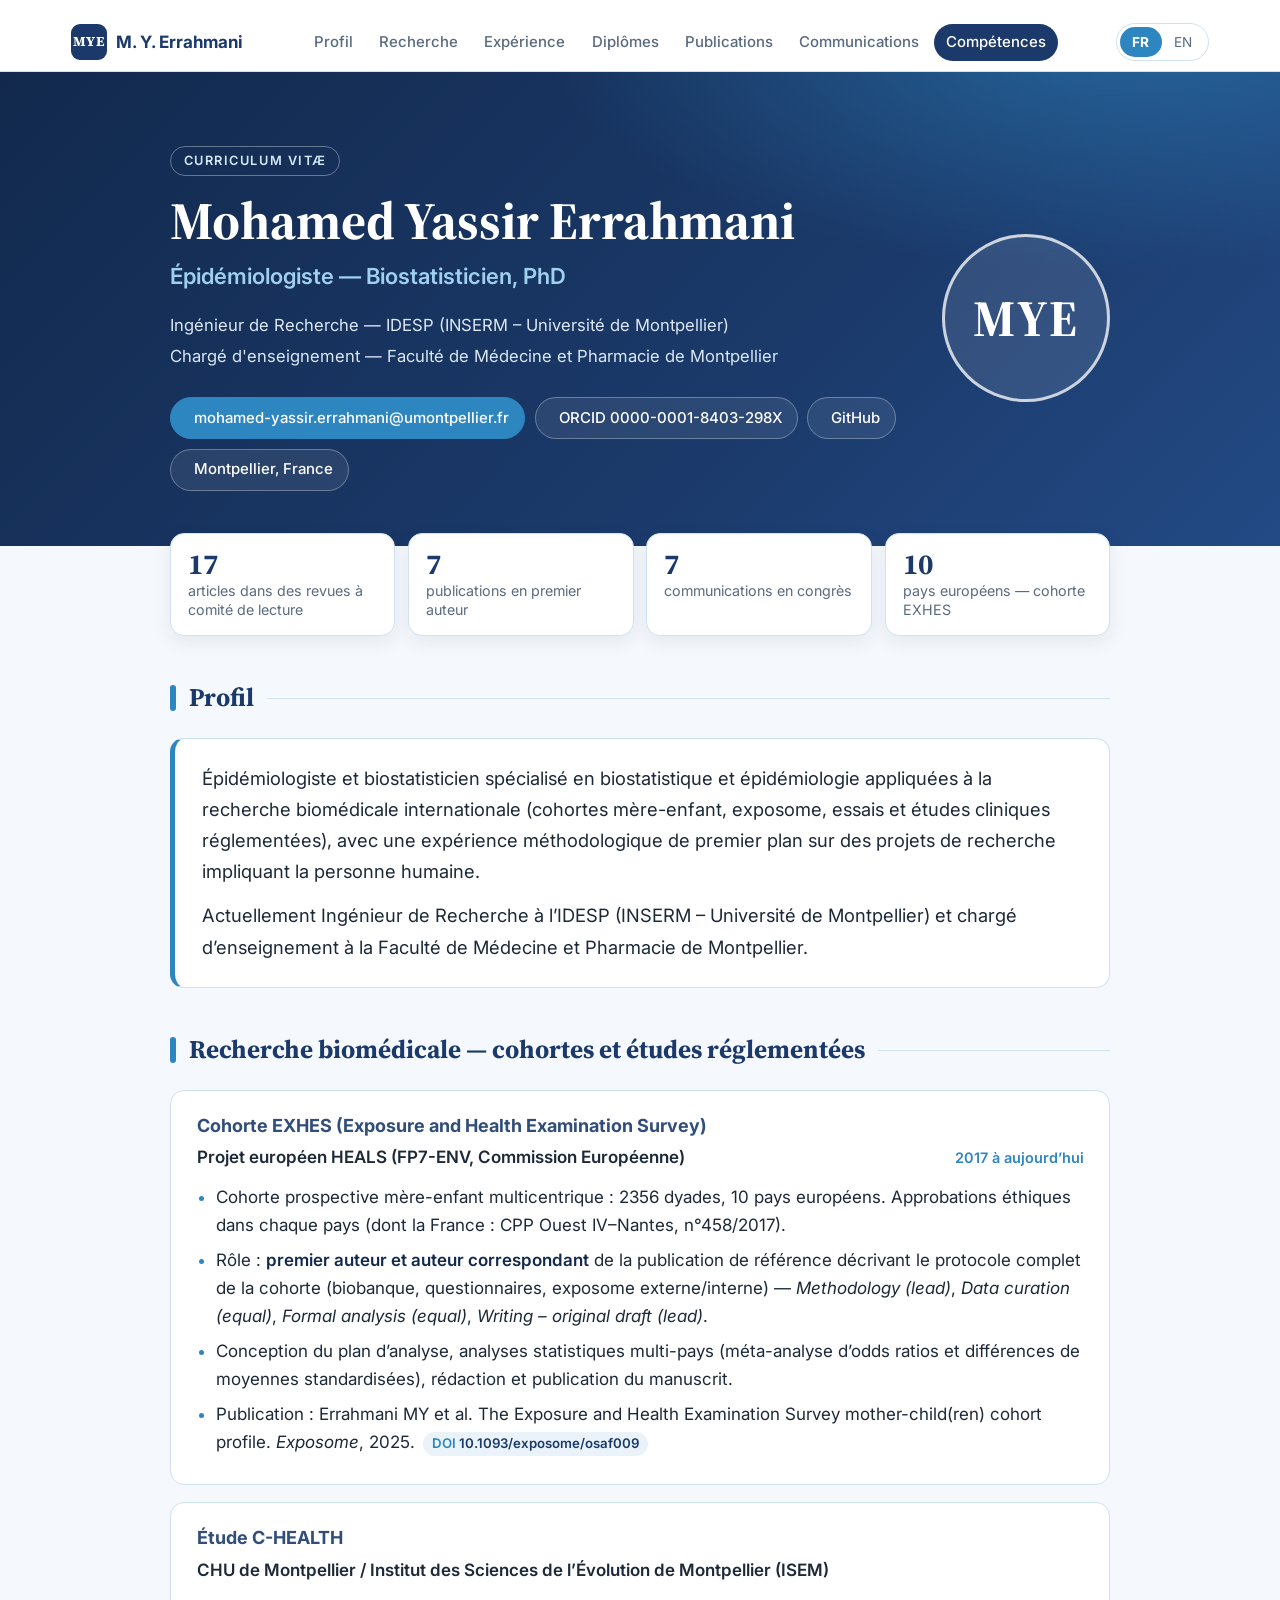
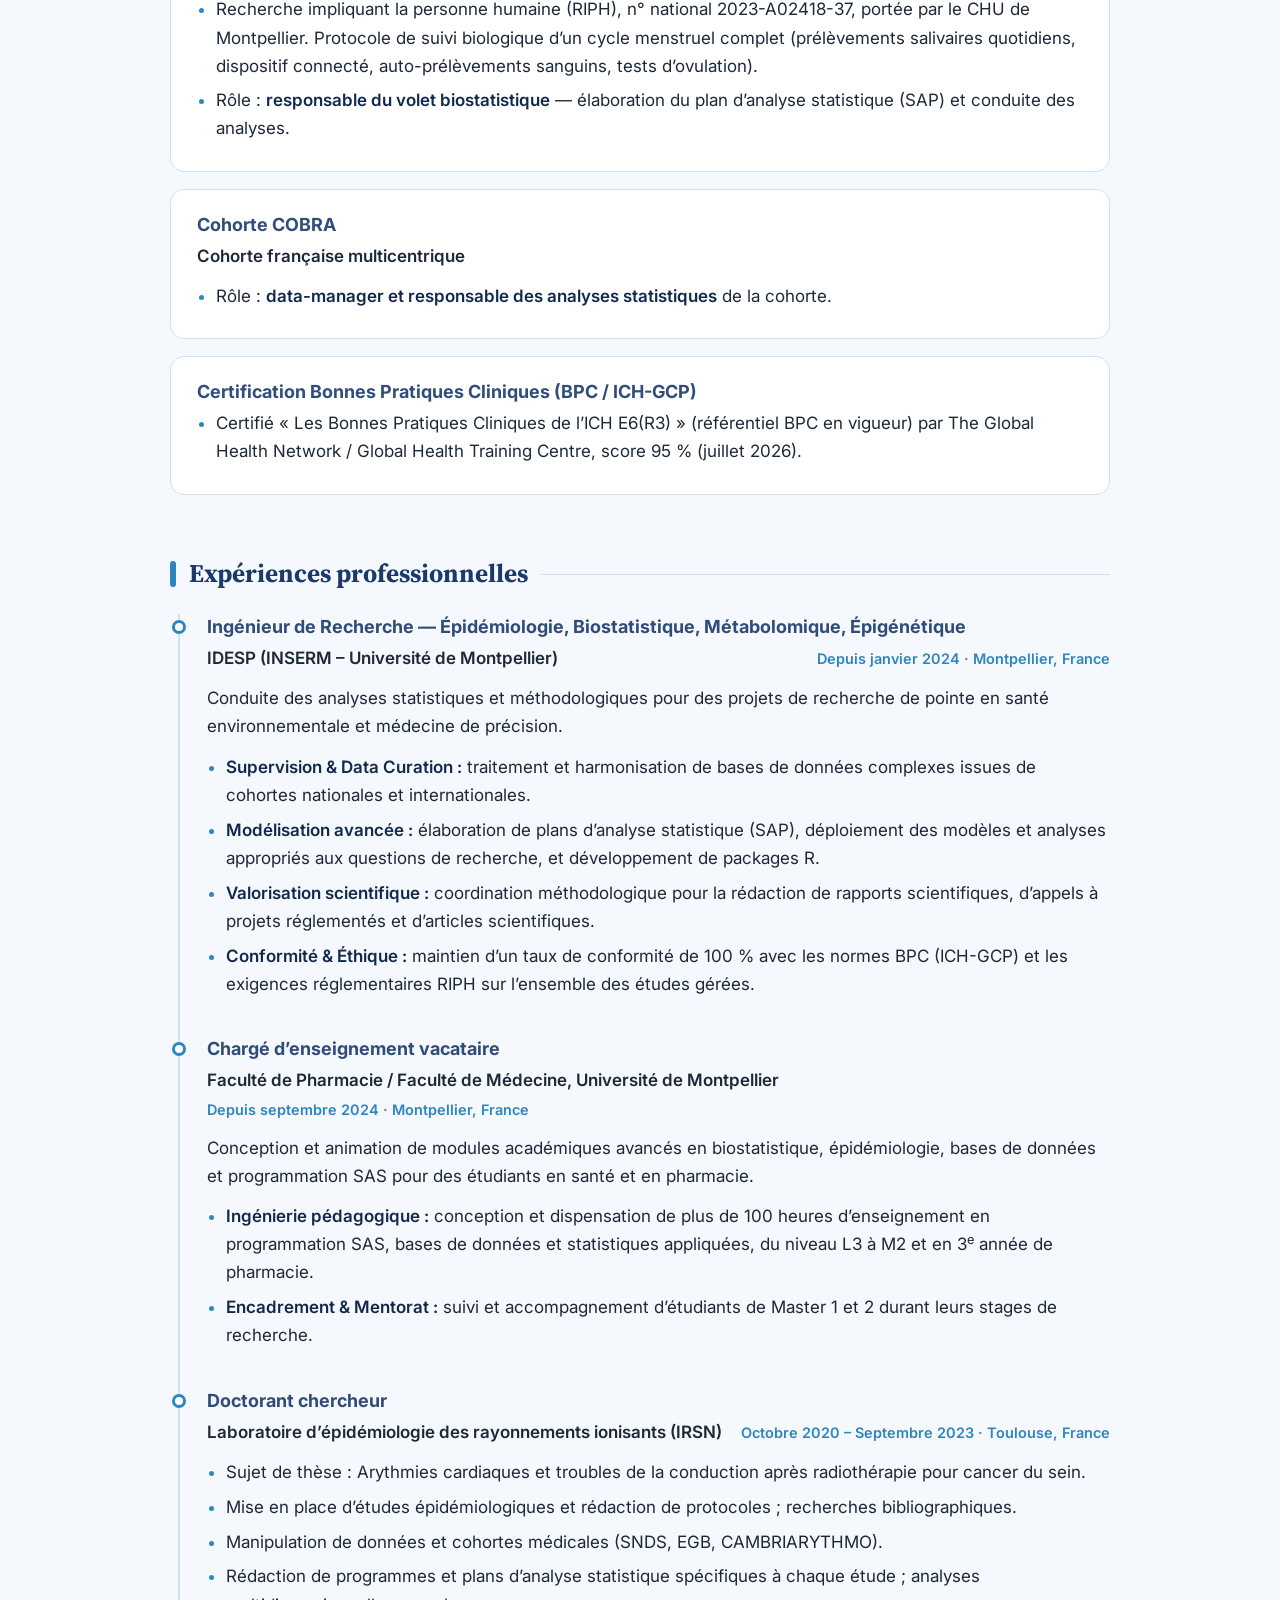
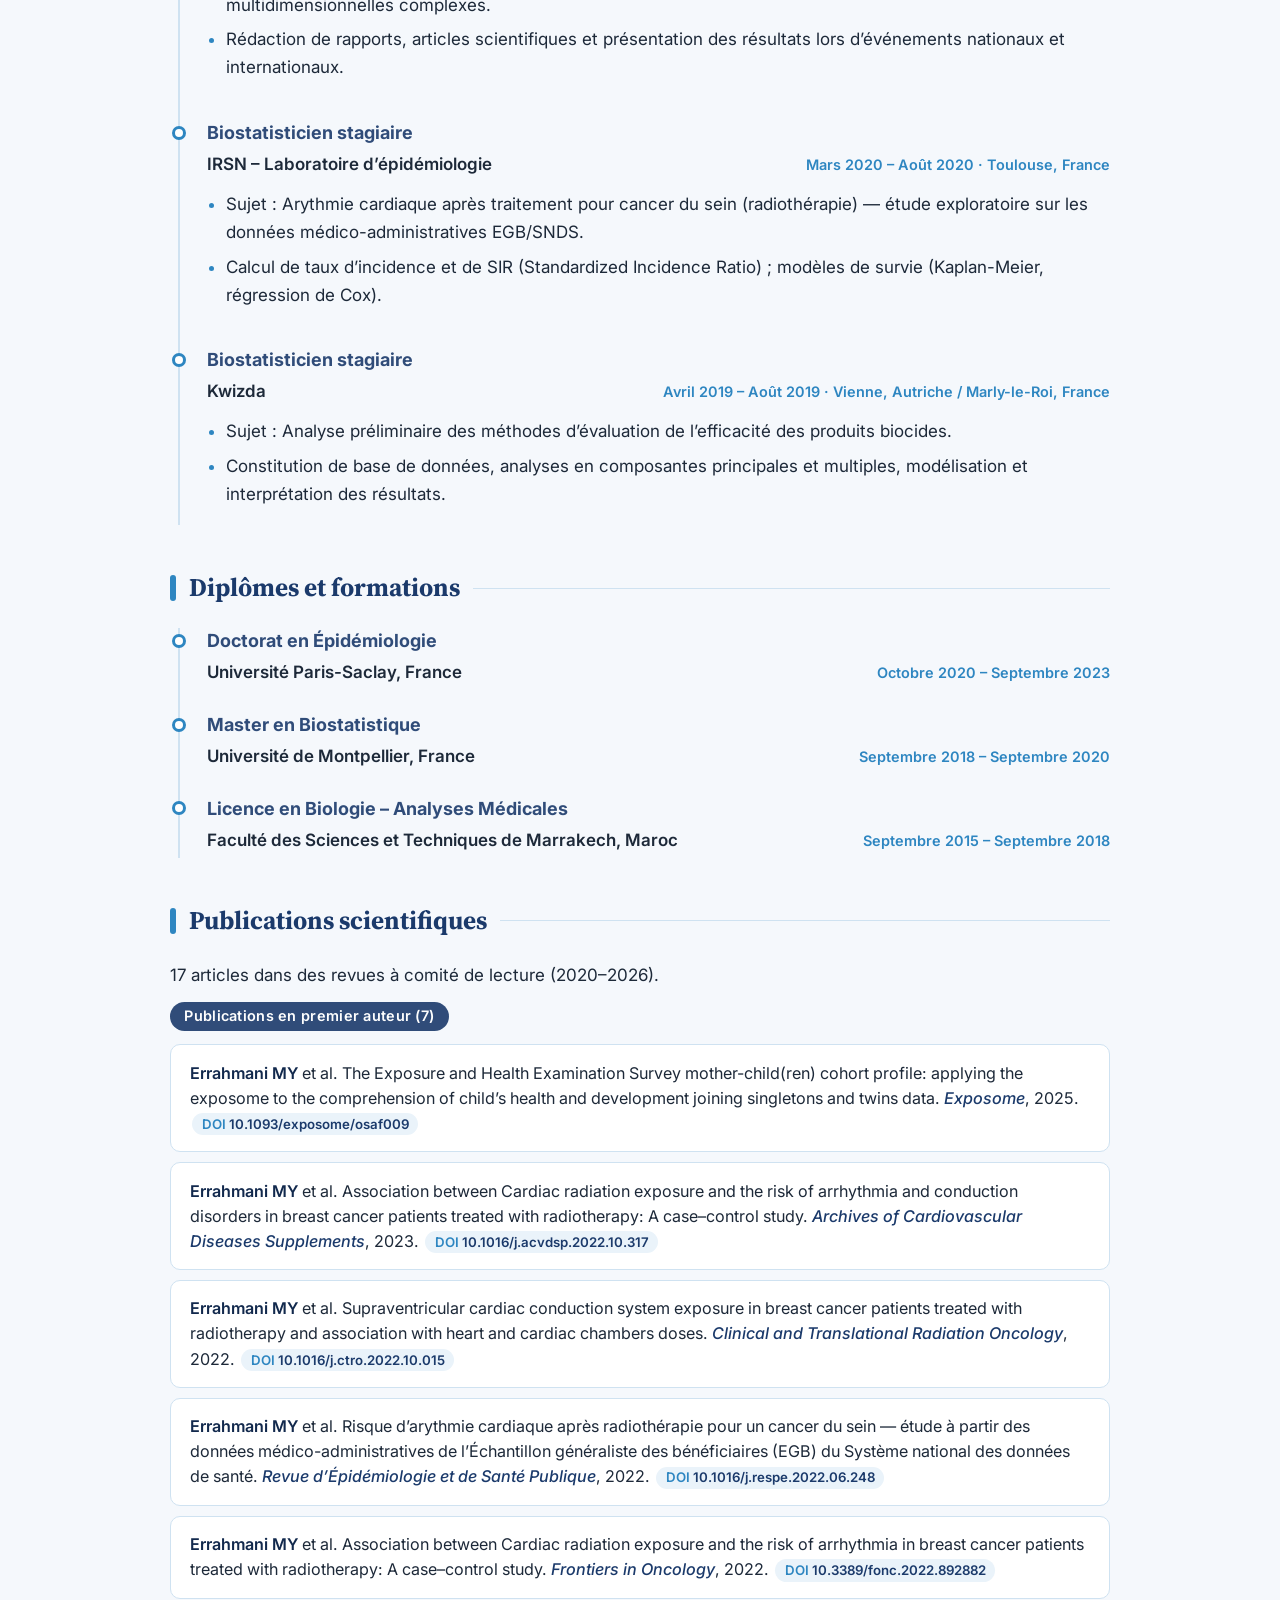
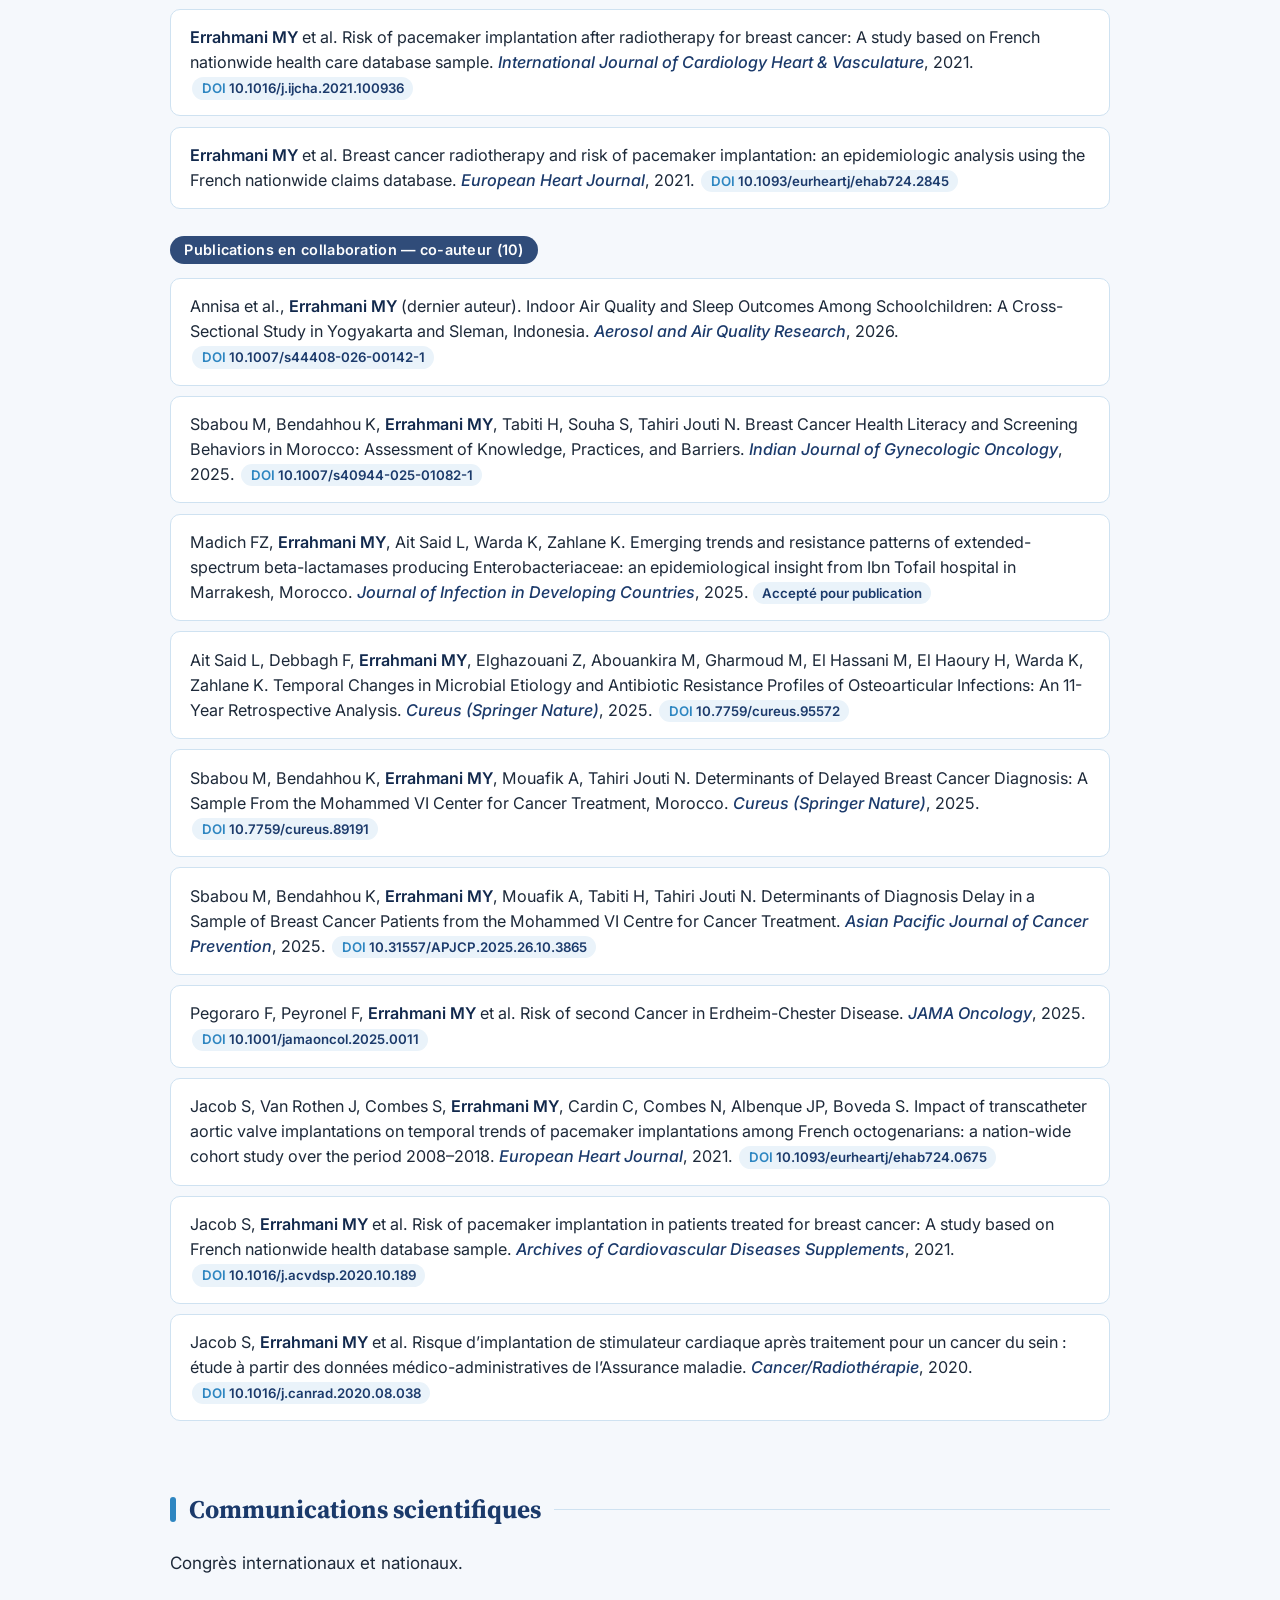
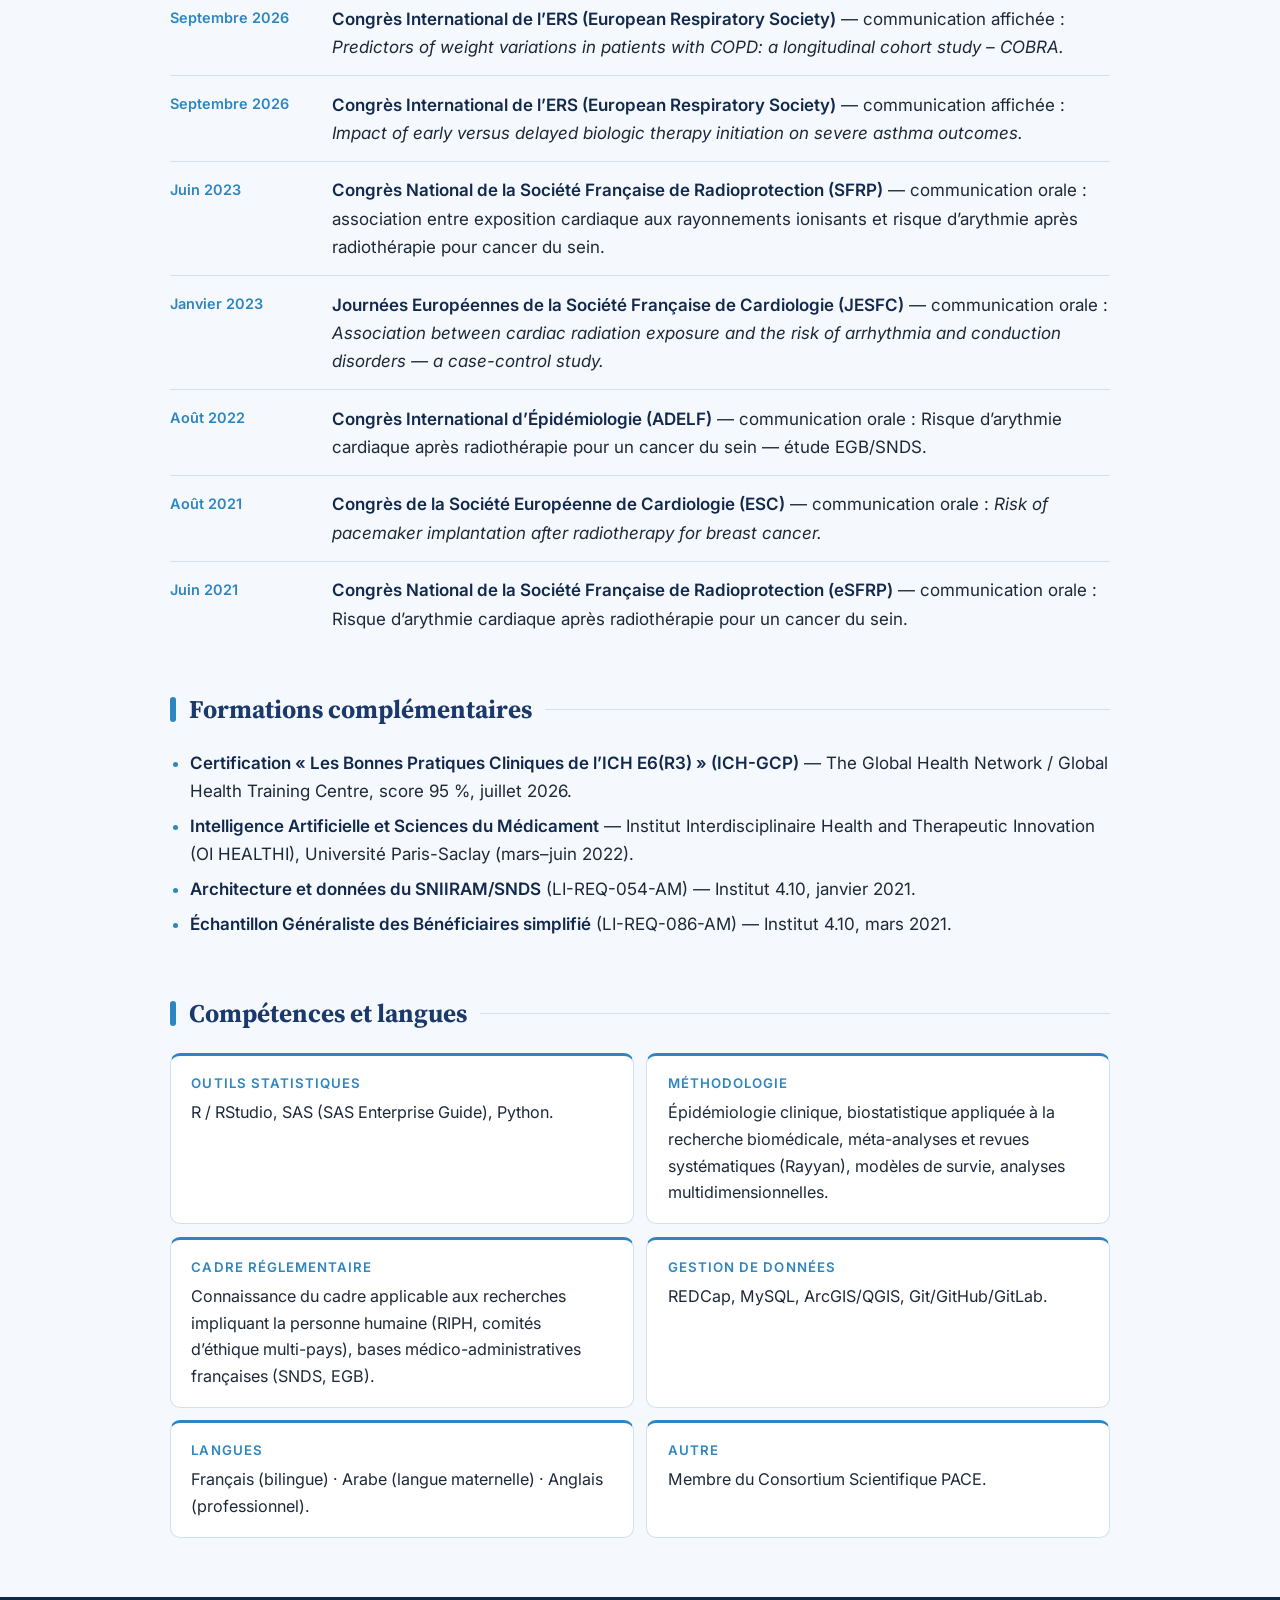
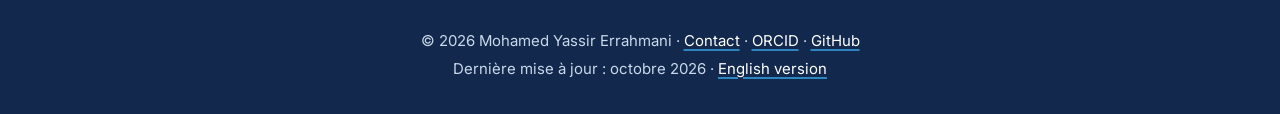
==== docs/index.html @ f0b8f88d "CV en ligne" ====
<!DOCTYPE html>
<html xmlns="http://www.w3.org/1999/xhtml" lang="fr" xml:lang="fr"><head>

<meta charset="utf-8">
<meta name="generator" content="quarto-1.6.42">

<meta name="viewport" content="width=device-width, initial-scale=1.0, user-scalable=yes">

<meta name="description" content="CV académique de Mohamed Yassir Errahmani, épidémiologiste-biostatisticien, ingénieur de recherche à l’IDESP (INSERM – Université de Montpellier).">

<title>CV — Épidémiologiste-Biostatisticien – Mohamed Yassir Errahmani</title>
<style>
code{white-space: pre-wrap;}
span.smallcaps{font-variant: small-caps;}
div.columns{display: flex; gap: min(4vw, 1.5em);}
div.column{flex: auto; overflow-x: auto;}
div.hanging-indent{margin-left: 1.5em; text-indent: -1.5em;}
ul.task-list{list-style: none;}
ul.task-list li input[type="checkbox"] {
  width: 0.8em;
  margin: 0 0.8em 0.2em -1em; /* quarto-specific, see https://github.com/quarto-dev/quarto-cli/issues/4556 */ 
  vertical-align: middle;
}
</style>


<script src="site_libs/quarto-nav/quarto-nav.js"></script>
<link href="./favicon.svg" rel="icon" type="image/svg+xml">
<script src="site_libs/clipboard/clipboard.min.js"></script>
<script src="site_libs/quarto-html/quarto.js"></script>
<script src="site_libs/quarto-html/popper.min.js"></script>
<script src="site_libs/quarto-html/tippy.umd.min.js"></script>
<link href="site_libs/quarto-html/tippy.css" rel="stylesheet">
<link href="site_libs/quarto-html/quarto-syntax-highlighting-2f5df379a58b258e96c21c0638c20c03.css" rel="stylesheet" id="quarto-text-highlighting-styles">
<script src="site_libs/bootstrap/bootstrap.min.js"></script>
<link href="site_libs/bootstrap/bootstrap-icons.css" rel="stylesheet">
<link href="site_libs/bootstrap/bootstrap-29f6f7a43fe28f972836b1bcada22c2f.min.css" rel="stylesheet" append-hash="true" id="quarto-bootstrap" data-mode="light">
<script id="quarto-search-options" type="application/json">{
  "language": {
    "search-no-results-text": "Pas de résultats",
    "search-matching-documents-text": "documents trouvés",
    "search-copy-link-title": "Copier le lien vers la recherche",
    "search-hide-matches-text": "Cacher les correspondances additionnelles",
    "search-more-match-text": "correspondance de plus dans ce document",
    "search-more-matches-text": "correspondances de plus dans ce document",
    "search-clear-button-title": "Effacer",
    "search-text-placeholder": "",
    "search-detached-cancel-button-title": "Annuler",
    "search-submit-button-title": "Envoyer",
    "search-label": "Recherche"
  }
}</script>
<style>html{ scroll-behavior: smooth; }</style>
<link rel="preconnect" href="https://fonts.googleapis.com">
<link rel="preconnect" href="https://fonts.gstatic.com" crossorigin="">
<link href="https://fonts.googleapis.com/css2?family=Inter:wght@400;500;600;700&amp;family=Source+Serif+4:opsz,wght@8..60,600;8..60,700&amp;display=swap" rel="stylesheet">
<meta name="author" content="Mohamed Yassir Errahmani">
<link rel="alternate" hreflang="en" href="https://mohamedyassirerrahmani.github.io/cv/en/">
<link rel="alternate" hreflang="fr" href="https://mohamedyassirerrahmani.github.io/cv/">


<link rel="stylesheet" href="styles.css">
<meta property="og:title" content="CV — Épidémiologiste-Biostatisticien">
<meta property="og:site_name" content="Mohamed Yassir Errahmani">
</head>

<body class="fullcontent">

<div id="quarto-search-results"></div>
<!-- content -->
<div id="quarto-content" class="quarto-container page-layout-custom">
<!-- sidebar -->
<!-- margin-sidebar -->
<!-- main -->




<!-- ======================= Barre de navigation ======================= -->
<header class="cv-nav" id="top">
  <div class="cv-nav-inner">
    <a class="cv-brand" href="#top"><span class="cv-mono">MYE</span><span>M. Y. Errahmani</span></a>
    <nav class="cv-nav-links" aria-label="Sections">
      <a href="#profile">Profil</a>
      <a href="#research">Recherche</a>
      <a href="#experience">Expérience</a>
      <a href="#education">Diplômes</a>
      <a href="#publications">Publications</a>
      <a href="#talks">Communications</a>
      <a href="#skills">Compétences</a>
    </nav>
    <div class="cv-lang" role="group" aria-label="Langue">
      <span class="on" aria-current="true">FR</span>
      <a href="en/" data-lang-switch="" hreflang="en" lang="en" title="English version">EN</a>
    </div>
  </div>
</header>

<!-- ============================ En-tête ============================== -->
<div class="hero">
  <div class="hero-inner">
    <div class="hero-text">
      <span class="eyebrow">Curriculum vitæ</span>
      <h1>Mohamed Yassir Errahmani</h1>
      <p class="hero-role">Épidémiologiste — Biostatisticien, PhD</p>
      <ul class="hero-affil">
        <li>Ingénieur de Recherche — IDESP (INSERM – Université de Montpellier)</li>
        <li>Chargé d'enseignement — Faculté de Médecine et Pharmacie de Montpellier</li>
      </ul>
      <div class="hero-links">
        <a class="primary" href="mailto:mohamed-yassir.errahmani@umontpellier.fr"><i class="bi bi-envelope"></i> mohamed-yassir.errahmani@umontpellier.fr</a>
        <a href="https://orcid.org/0000-0001-8403-298X"><i class="bi bi-person-vcard"></i> ORCID 0000-0001-8403-298X</a>
        <a href="https://github.com/MohamedYassirErrahmani"><i class="bi bi-github"></i> GitHub</a>
        <span><i class="bi bi-geo-alt"></i> Montpellier, France</span>
      </div>
    </div>
    <!-- Pour afficher une photo : déposer photo.jpg à la racine du projet, l'ajouter à
         "resources" dans _quarto.yml, puis remplacer « MYE » par <img src="photo.jpg" alt="Portrait"> -->
    <div class="hero-badge" aria-hidden="true">MYE</div>
  </div>
</div>

<!-- =========================== Chiffres clés ========================= -->
<div class="stats">
  <div><b>17</b>articles dans des revues à comité de lecture</div>
  <div><b>7</b>publications en premier auteur</div>
  <div><b>7</b>communications en congrès</div>
  <div><b>10</b>pays européens — cohorte EXHES</div>
</div>
<section id="profile" class="level2">
<h2 data-anchor-id="profile">Profil</h2>
<div class="lead">
<p>Épidémiologiste et biostatisticien spécialisé en biostatistique et épidémiologie appliquées à la recherche biomédicale internationale (cohortes mère-enfant, exposome, essais et études cliniques réglementées), avec une expérience méthodologique de premier plan sur des projets de recherche impliquant la personne humaine.</p>
<p>Actuellement Ingénieur de Recherche à l’IDESP (INSERM – Université de Montpellier) et chargé d’enseignement à la Faculté de Médecine et Pharmacie de Montpellier.</p>
</div>
</section>
<section id="research" class="level2">
<h2 data-anchor-id="research">Recherche biomédicale — cohortes et études réglementées</h2>
<section id="cohorte-exhes-exposure-and-health-examination-survey" class="level3">
<h3 data-anchor-id="cohorte-exhes-exposure-and-health-examination-survey">Cohorte EXHES (Exposure and Health Examination Survey)</h3>
<div class="meta">
<p><span class="org">Projet européen HEALS (FP7-ENV, Commission Européenne)</span> <span class="when">2017 à aujourd’hui</span></p>
</div>
<ul>
<li>Cohorte prospective mère-enfant multicentrique&nbsp;: 2356 dyades, 10 pays européens. Approbations éthiques dans chaque pays (dont la France&nbsp;: CPP Ouest IV–Nantes, n°458/2017).</li>
<li>Rôle&nbsp;: <strong>premier auteur et auteur correspondant</strong> de la publication de référence décrivant le protocole complet de la cohorte (biobanque, questionnaires, exposome externe/interne) — <em>Methodology (lead)</em>, <em>Data curation (equal)</em>, <em>Formal analysis (equal)</em>, <em>Writing – original draft (lead)</em>.</li>
<li>Conception du plan d’analyse, analyses statistiques multi-pays (méta-analyse d’odds ratios et différences de moyennes standardisées), rédaction et publication du manuscrit.</li>
<li>Publication&nbsp;: Errahmani MY et al.&nbsp;The Exposure and Health Examination Survey mother-child(ren) cohort profile. <em>Exposome</em>, 2025. <a href="https://doi.org/10.1093/exposome/osaf009" class="doi">10.1093/exposome/osaf009</a></li>
</ul>
</section>
<section id="étude-c-health" class="level3">
<h3 data-anchor-id="étude-c-health">Étude C-HEALTH</h3>
<div class="meta">
<p><span class="org">CHU de Montpellier / Institut des Sciences de l’Évolution de Montpellier (ISEM)</span></p>
</div>
<ul>
<li>Recherche impliquant la personne humaine (RIPH), n° national 2023-A02418-37, portée par le CHU de Montpellier. Protocole de suivi biologique d’un cycle menstruel complet (prélèvements salivaires quotidiens, dispositif connecté, auto-prélèvements sanguins, tests d’ovulation).</li>
<li>Rôle&nbsp;: <strong>responsable du volet biostatistique</strong> — élaboration du plan d’analyse statistique (SAP) et conduite des analyses.</li>
</ul>
</section>
<section id="cohorte-cobra" class="level3">
<h3 data-anchor-id="cohorte-cobra">Cohorte COBRA</h3>
<div class="meta">
<p><span class="org">Cohorte française multicentrique</span></p>
</div>
<ul>
<li>Rôle&nbsp;: <strong>data-manager et responsable des analyses statistiques</strong> de la cohorte.</li>
</ul>
</section>
<section id="certification-bonnes-pratiques-cliniques-bpc-ich-gcp" class="level3">
<h3 data-anchor-id="certification-bonnes-pratiques-cliniques-bpc-ich-gcp">Certification Bonnes Pratiques Cliniques (BPC / ICH-GCP)</h3>
<ul>
<li>Certifié «&nbsp;Les Bonnes Pratiques Cliniques de l’ICH E6(R3)&nbsp;» (référentiel BPC en vigueur) par The Global Health Network / Global Health Training Centre, score 95&nbsp;% (juillet 2026).</li>
</ul>
</section>
</section>
<section id="experience" class="level2">
<h2 data-anchor-id="experience">Expériences professionnelles</h2>
<section id="ingénieur-de-recherche-épidémiologie-biostatistique-métabolomique-épigénétique" class="level3">
<h3 data-anchor-id="ingénieur-de-recherche-épidémiologie-biostatistique-métabolomique-épigénétique">Ingénieur de Recherche — Épidémiologie, Biostatistique, Métabolomique, Épigénétique</h3>
<div class="meta">
<p><span class="org">IDESP (INSERM – Université de Montpellier)</span> <span class="when">Depuis janvier 2024 · Montpellier, France</span></p>
</div>
<p>Conduite des analyses statistiques et méthodologiques pour des projets de recherche de pointe en santé environnementale et médecine de précision.</p>
<ul>
<li><strong>Supervision &amp; Data Curation :</strong> traitement et harmonisation de bases de données complexes issues de cohortes nationales et internationales.</li>
<li><strong>Modélisation avancée :</strong> élaboration de plans d’analyse statistique (SAP), déploiement des modèles et analyses appropriés aux questions de recherche, et développement de packages R.</li>
<li><strong>Valorisation scientifique :</strong> coordination méthodologique pour la rédaction de rapports scientifiques, d’appels à projets réglementés et d’articles scientifiques.</li>
<li><strong>Conformité &amp; Éthique :</strong> maintien d’un taux de conformité de 100&nbsp;% avec les normes BPC (ICH-GCP) et les exigences réglementaires RIPH sur l’ensemble des études gérées.</li>
</ul>
</section>
<section id="chargé-denseignement-vacataire" class="level3">
<h3 data-anchor-id="chargé-denseignement-vacataire">Chargé d’enseignement vacataire</h3>
<div class="meta">
<p><span class="org">Faculté de Pharmacie / Faculté de Médecine, Université de Montpellier</span> <span class="when">Depuis septembre 2024 · Montpellier, France</span></p>
</div>
<p>Conception et animation de modules académiques avancés en biostatistique, épidémiologie, bases de données et programmation SAS pour des étudiants en santé et en pharmacie.</p>
<ul>
<li><strong>Ingénierie pédagogique :</strong> conception et dispensation de plus de 100 heures d’enseignement en programmation SAS, bases de données et statistiques appliquées, du niveau L3 à M2 et en 3<sup>e</sup> année de pharmacie.</li>
<li><strong>Encadrement &amp; Mentorat :</strong> suivi et accompagnement d’étudiants de Master 1 et 2 durant leurs stages de recherche.</li>
</ul>
</section>
<section id="doctorant-chercheur" class="level3">
<h3 data-anchor-id="doctorant-chercheur">Doctorant chercheur</h3>
<div class="meta">
<p><span class="org">Laboratoire d’épidémiologie des rayonnements ionisants (IRSN)</span> <span class="when">Octobre 2020 – Septembre 2023 · Toulouse, France</span></p>
</div>
<ul>
<li>Sujet de thèse&nbsp;: Arythmies cardiaques et troubles de la conduction après radiothérapie pour cancer du sein.</li>
<li>Mise en place d’études épidémiologiques et rédaction de protocoles&nbsp;; recherches bibliographiques.</li>
<li>Manipulation de données et cohortes médicales (SNDS, EGB, CAMBRIARYTHMO).</li>
<li>Rédaction de programmes et plans d’analyse statistique spécifiques à chaque étude&nbsp;; analyses multidimensionnelles complexes.</li>
<li>Rédaction de rapports, articles scientifiques et présentation des résultats lors d’événements nationaux et internationaux.</li>
</ul>
</section>
<section id="biostatisticien-stagiaire" class="level3">
<h3 data-anchor-id="biostatisticien-stagiaire">Biostatisticien stagiaire</h3>
<div class="meta">
<p><span class="org">IRSN – Laboratoire d’épidémiologie</span> <span class="when">Mars 2020 – Août 2020 · Toulouse, France</span></p>
</div>
<ul>
<li>Sujet&nbsp;: Arythmie cardiaque après traitement pour cancer du sein (radiothérapie) — étude exploratoire sur les données médico-administratives EGB/SNDS.</li>
<li>Calcul de taux d’incidence et de SIR (Standardized Incidence Ratio)&nbsp;; modèles de survie (Kaplan-Meier, régression de Cox).</li>
</ul>
</section>
<section id="biostatisticien-stagiaire-1" class="level3">
<h3 data-anchor-id="biostatisticien-stagiaire-1">Biostatisticien stagiaire</h3>
<div class="meta">
<p><span class="org">Kwizda</span> <span class="when">Avril 2019 – Août 2019 · Vienne, Autriche / Marly-le-Roi, France</span></p>
</div>
<ul>
<li>Sujet&nbsp;: Analyse préliminaire des méthodes d’évaluation de l’efficacité des produits biocides.</li>
<li>Constitution de base de données, analyses en composantes principales et multiples, modélisation et interprétation des résultats.</li>
</ul>
</section>
</section>
<section id="education" class="level2">
<h2 data-anchor-id="education">Diplômes et formations</h2>
<section id="doctorat-en-épidémiologie" class="level3">
<h3 data-anchor-id="doctorat-en-épidémiologie">Doctorat en Épidémiologie</h3>
<div class="meta">
<p><span class="org">Université Paris-Saclay, France</span> <span class="when">Octobre 2020 – Septembre 2023</span></p>
</div>
</section>
<section id="master-en-biostatistique" class="level3">
<h3 data-anchor-id="master-en-biostatistique">Master en Biostatistique</h3>
<div class="meta">
<p><span class="org">Université de Montpellier, France</span> <span class="when">Septembre 2018 – Septembre 2020</span></p>
</div>
</section>
<section id="licence-en-biologie-analyses-médicales" class="level3">
<h3 data-anchor-id="licence-en-biologie-analyses-médicales">Licence en Biologie – Analyses Médicales</h3>
<div class="meta">
<p><span class="org">Faculté des Sciences et Techniques de Marrakech, Maroc</span> <span class="when">Septembre 2015 – Septembre 2018</span></p>
</div>
</section>
</section>
<section id="publications" class="level2">
<h2 data-anchor-id="publications">Publications scientifiques</h2>
<p>17 articles dans des revues à comité de lecture (2020–2026).</p>
<section id="publications-en-premier-auteur-7" class="level3">
<h3 data-anchor-id="publications-en-premier-auteur-7">Publications en premier auteur (7)</h3>
<div class="pubs">
<ul>
<li><strong>Errahmani MY</strong> et al.&nbsp;The Exposure and Health Examination Survey mother-child(ren) cohort profile: applying the exposome to the comprehension of child’s health and development joining singletons and twins data. <em>Exposome</em>, 2025. <a href="https://doi.org/10.1093/exposome/osaf009" class="doi">10.1093/exposome/osaf009</a></li>
<li><strong>Errahmani MY</strong> et al.&nbsp;Association between Cardiac radiation exposure and the risk of arrhythmia and conduction disorders in breast cancer patients treated with radiotherapy: A case–control study. <em>Archives of Cardiovascular Diseases Supplements</em>, 2023. <a href="https://doi.org/10.1016/j.acvdsp.2022.10.317" class="doi">10.1016/j.acvdsp.2022.10.317</a></li>
<li><strong>Errahmani MY</strong> et al.&nbsp;Supraventricular cardiac conduction system exposure in breast cancer patients treated with radiotherapy and association with heart and cardiac chambers doses. <em>Clinical and Translational Radiation Oncology</em>, 2022. <a href="https://doi.org/10.1016/j.ctro.2022.10.015" class="doi">10.1016/j.ctro.2022.10.015</a></li>
<li><strong>Errahmani MY</strong> et al.&nbsp;Risque d’arythmie cardiaque après radiothérapie pour un cancer du sein — étude à partir des données médico-administratives de l’Échantillon généraliste des bénéficiaires (EGB) du Système national des données de santé. <em>Revue d’Épidémiologie et de Santé Publique</em>, 2022. <a href="https://doi.org/10.1016/j.respe.2022.06.248" class="doi">10.1016/j.respe.2022.06.248</a></li>
<li><strong>Errahmani MY</strong> et al.&nbsp;Association between Cardiac radiation exposure and the risk of arrhythmia in breast cancer patients treated with radiotherapy: A case–control study. <em>Frontiers in Oncology</em>, 2022. <a href="https://doi.org/10.3389/fonc.2022.892882" class="doi">10.3389/fonc.2022.892882</a></li>
<li><strong>Errahmani MY</strong> et al.&nbsp;Risk of pacemaker implantation after radiotherapy for breast cancer: A study based on French nationwide health care database sample. <em>International Journal of Cardiology Heart &amp; Vasculature</em>, 2021. <a href="https://doi.org/10.1016/j.ijcha.2021.100936" class="doi">10.1016/j.ijcha.2021.100936</a></li>
<li><strong>Errahmani MY</strong> et al.&nbsp;Breast cancer radiotherapy and risk of pacemaker implantation: an epidemiologic analysis using the French nationwide claims database. <em>European Heart Journal</em>, 2021. <a href="https://doi.org/10.1093/eurheartj/ehab724.2845" class="doi">10.1093/eurheartj/ehab724.2845</a></li>
</ul>
</div>
</section>
<section id="publications-en-collaboration-co-auteur-10" class="level3">
<h3 data-anchor-id="publications-en-collaboration-co-auteur-10">Publications en collaboration — co-auteur (10)</h3>
<div class="pubs">
<ul>
<li>Annisa et al., <strong>Errahmani MY</strong> (dernier auteur). Indoor Air Quality and Sleep Outcomes Among Schoolchildren: A Cross-Sectional Study in Yogyakarta and Sleman, Indonesia. <em>Aerosol and Air Quality Research</em>, 2026. <a href="https://doi.org/10.1007/s44408-026-00142-1" class="doi">10.1007/s44408-026-00142-1</a></li>
<li>Sbabou M, Bendahhou K, <strong>Errahmani MY</strong>, Tabiti H, Souha S, Tahiri Jouti N. Breast Cancer Health Literacy and Screening Behaviors in Morocco: Assessment of Knowledge, Practices, and Barriers. <em>Indian Journal of Gynecologic Oncology</em>, 2025. <a href="https://doi.org/10.1007/s40944-025-01082-1" class="doi">10.1007/s40944-025-01082-1</a></li>
<li>Madich FZ, <strong>Errahmani MY</strong>, Ait Said L, Warda K, Zahlane K. Emerging trends and resistance patterns of extended-spectrum beta-lactamases producing Enterobacteriaceae: an epidemiological insight from Ibn Tofail hospital in Marrakesh, Morocco. <em>Journal of Infection in Developing Countries</em>, 2025. <span class="tag">Accepté pour publication</span></li>
<li>Ait Said L, Debbagh F, <strong>Errahmani MY</strong>, Elghazouani Z, Abouankira M, Gharmoud M, El Hassani M, El Haoury H, Warda K, Zahlane K. Temporal Changes in Microbial Etiology and Antibiotic Resistance Profiles of Osteoarticular Infections: An 11-Year Retrospective Analysis. <em>Cureus (Springer Nature)</em>, 2025. <a href="https://doi.org/10.7759/cureus.95572" class="doi">10.7759/cureus.95572</a></li>
<li>Sbabou M, Bendahhou K, <strong>Errahmani MY</strong>, Mouafik A, Tahiri Jouti N. Determinants of Delayed Breast Cancer Diagnosis: A Sample From the Mohammed VI Center for Cancer Treatment, Morocco. <em>Cureus (Springer Nature)</em>, 2025. <a href="https://doi.org/10.7759/cureus.89191" class="doi">10.7759/cureus.89191</a></li>
<li>Sbabou M, Bendahhou K, <strong>Errahmani MY</strong>, Mouafik A, Tabiti H, Tahiri Jouti N. Determinants of Diagnosis Delay in a Sample of Breast Cancer Patients from the Mohammed VI Centre for Cancer Treatment. <em>Asian Pacific Journal of Cancer Prevention</em>, 2025. <a href="https://doi.org/10.31557/APJCP.2025.26.10.3865" class="doi">10.31557/APJCP.2025.26.10.3865</a></li>
<li>Pegoraro F, Peyronel F, <strong>Errahmani MY</strong> et al.&nbsp;Risk of second Cancer in Erdheim-Chester Disease. <em>JAMA Oncology</em>, 2025. <a href="https://doi.org/10.1001/jamaoncol.2025.0011" class="doi">10.1001/jamaoncol.2025.0011</a></li>
<li>Jacob S, Van Rothen J, Combes S, <strong>Errahmani MY</strong>, Cardin C, Combes N, Albenque JP, Boveda S. Impact of transcatheter aortic valve implantations on temporal trends of pacemaker implantations among French octogenarians: a nation-wide cohort study over the period 2008–2018. <em>European Heart Journal</em>, 2021. <a href="https://doi.org/10.1093/eurheartj/ehab724.0675" class="doi">10.1093/eurheartj/ehab724.0675</a></li>
<li>Jacob S, <strong>Errahmani MY</strong> et al.&nbsp;Risk of pacemaker implantation in patients treated for breast cancer: A study based on French nationwide health database sample. <em>Archives of Cardiovascular Diseases Supplements</em>, 2021. <a href="https://doi.org/10.1016/j.acvdsp.2020.10.189" class="doi">10.1016/j.acvdsp.2020.10.189</a></li>
<li>Jacob S, <strong>Errahmani MY</strong> et al.&nbsp;Risque d’implantation de stimulateur cardiaque après traitement pour un cancer du sein&nbsp;: étude à partir des données médico-administratives de l’Assurance maladie. <em>Cancer/Radiothérapie</em>, 2020. <a href="https://doi.org/10.1016/j.canrad.2020.08.038" class="doi">10.1016/j.canrad.2020.08.038</a></li>
</ul>
</div>
</section>
</section>
<section id="talks" class="level2">
<h2 data-anchor-id="talks">Communications scientifiques</h2>
<p>Congrès internationaux et nationaux.</p>
<div class="talks">
<ul>
<li><span class="when">Septembre 2026</span> <strong>Congrès International de l’ERS (European Respiratory Society)</strong> — communication affichée&nbsp;: <em>Predictors of weight variations in patients with COPD: a longitudinal cohort study – COBRA.</em></li>
<li><span class="when">Septembre 2026</span> <strong>Congrès International de l’ERS (European Respiratory Society)</strong> — communication affichée&nbsp;: <em>Impact of early versus delayed biologic therapy initiation on severe asthma outcomes.</em></li>
<li><span class="when">Juin 2023</span> <strong>Congrès National de la Société Française de Radioprotection (SFRP)</strong> — communication orale&nbsp;: association entre exposition cardiaque aux rayonnements ionisants et risque d’arythmie après radiothérapie pour cancer du sein.</li>
<li><span class="when">Janvier 2023</span> <strong>Journées Européennes de la Société Française de Cardiologie (JESFC)</strong> — communication orale&nbsp;: <em>Association between cardiac radiation exposure and the risk of arrhythmia and conduction disorders — a case-control study.</em></li>
<li><span class="when">Août 2022</span> <strong>Congrès International d’Épidémiologie (ADELF)</strong> — communication orale&nbsp;: Risque d’arythmie cardiaque après radiothérapie pour un cancer du sein — étude EGB/SNDS.</li>
<li><span class="when">Août 2021</span> <strong>Congrès de la Société Européenne de Cardiologie (ESC)</strong> — communication orale&nbsp;: <em>Risk of pacemaker implantation after radiotherapy for breast cancer.</em></li>
<li><span class="when">Juin 2021</span> <strong>Congrès National de la Société Française de Radioprotection (eSFRP)</strong> — communication orale&nbsp;: Risque d’arythmie cardiaque après radiothérapie pour un cancer du sein.</li>
</ul>
</div>
</section>
<section id="training" class="level2">
<h2 data-anchor-id="training">Formations complémentaires</h2>
<ul>
<li><strong>Certification «&nbsp;Les Bonnes Pratiques Cliniques de l’ICH E6(R3)&nbsp;» (ICH-GCP)</strong> — The Global Health Network / Global Health Training Centre, score 95&nbsp;%, juillet 2026.</li>
<li><strong>Intelligence Artificielle et Sciences du Médicament</strong> — Institut Interdisciplinaire Health and Therapeutic Innovation (OI HEALTHI), Université Paris-Saclay (mars–juin 2022).</li>
<li><strong>Architecture et données du SNIIRAM/SNDS</strong> (LI-REQ-054-AM) — Institut 4.10, janvier 2021.</li>
<li><strong>Échantillon Généraliste des Bénéficiaires simplifié</strong> (LI-REQ-086-AM) — Institut 4.10, mars 2021.</li>
</ul>
</section>
<section id="skills" class="level2">
<h2 data-anchor-id="skills">Compétences et langues</h2>
<div class="skills">
<ul>
<li><strong>Outils statistiques</strong> R / RStudio, SAS (SAS Enterprise Guide), Python.</li>
<li><strong>Méthodologie</strong> Épidémiologie clinique, biostatistique appliquée à la recherche biomédicale, méta-analyses et revues systématiques (Rayyan), modèles de survie, analyses multidimensionnelles.</li>
<li><strong>Cadre réglementaire</strong> Connaissance du cadre applicable aux recherches impliquant la personne humaine (RIPH, comités d’éthique multi-pays), bases médico-administratives françaises (SNDS, EGB).</li>
<li><strong>Gestion de données</strong> REDCap, MySQL, ArcGIS/QGIS, Git/GitHub/GitLab.</li>
<li><strong>Langues</strong> Français (bilingue) · Arabe (langue maternelle) · Anglais (professionnel).</li>
<li><strong>Autre</strong> Membre du Consortium Scientifique PACE.</li>
</ul>
</div>


</section>


<script>
document.addEventListener('DOMContentLoaded', function () {
  var links = Array.prototype.slice.call(
    document.querySelectorAll('.cv-nav-links a')
  );
  var strip = document.querySelector('.cv-nav-links');
  var current = '';

  /* Surlignage de la section visible dans la barre de navigation */
  function setActive(id) {
    current = id;
    links.forEach(function (a) {
      var on = a.hash === '#' + id;
      a.classList.toggle('active', on);
      if (on && strip && strip.scrollWidth > strip.clientWidth) {
        strip.scrollLeft = a.offsetLeft - (strip.clientWidth - a.offsetWidth) / 2;
      }
    });
  }

  if ('IntersectionObserver' in window) {
    var observer = new IntersectionObserver(function (entries) {
      entries.forEach(function (e) {
        if (e.isIntersecting) setActive(e.target.id);
      });
    }, { rootMargin: '-25% 0px -65% 0px' });

    links.forEach(function (a) {
      var el = document.getElementById(a.hash.slice(1));
      if (el) observer.observe(el);
    });
  }

  /* Bascule FR / EN : on reste sur la même section */
  document.querySelectorAll('a[data-lang-switch]').forEach(function (a) {
    a.addEventListener('click', function () {
      var id = current || location.hash.slice(1);
      if (id) a.href = a.getAttribute('href').split('#')[0] + '#' + id;
    });
  });
});
</script>
<script id="quarto-html-after-body" type="application/javascript">
window.document.addEventListener("DOMContentLoaded", function (event) {
  const toggleBodyColorMode = (bsSheetEl) => {
    const mode = bsSheetEl.getAttribute("data-mode");
    const bodyEl = window.document.querySelector("body");
    if (mode === "dark") {
      bodyEl.classList.add("quarto-dark");
      bodyEl.classList.remove("quarto-light");
    } else {
      bodyEl.classList.add("quarto-light");
      bodyEl.classList.remove("quarto-dark");
    }
  }
  const toggleBodyColorPrimary = () => {
    const bsSheetEl = window.document.querySelector("link#quarto-bootstrap");
    if (bsSheetEl) {
      toggleBodyColorMode(bsSheetEl);
    }
  }
  toggleBodyColorPrimary();  
  const isCodeAnnotation = (el) => {
    for (const clz of el.classList) {
      if (clz.startsWith('code-annotation-')) {                     
        return true;
      }
    }
    return false;
  }
  const onCopySuccess = function(e) {
    // button target
    const button = e.trigger;
    // don't keep focus
    button.blur();
    // flash "checked"
    button.classList.add('code-copy-button-checked');
    var currentTitle = button.getAttribute("title");
    button.setAttribute("title", "Copié");
    let tooltip;
    if (window.bootstrap) {
      button.setAttribute("data-bs-toggle", "tooltip");
      button.setAttribute("data-bs-placement", "left");
      button.setAttribute("data-bs-title", "Copié");
      tooltip = new bootstrap.Tooltip(button, 
        { trigger: "manual", 
          customClass: "code-copy-button-tooltip",
          offset: [0, -8]});
      tooltip.show();    
    }
    setTimeout(function() {
      if (tooltip) {
        tooltip.hide();
        button.removeAttribute("data-bs-title");
        button.removeAttribute("data-bs-toggle");
        button.removeAttribute("data-bs-placement");
      }
      button.setAttribute("title", currentTitle);
      button.classList.remove('code-copy-button-checked');
    }, 1000);
    // clear code selection
    e.clearSelection();
  }
  const getTextToCopy = function(trigger) {
      const codeEl = trigger.previousElementSibling.cloneNode(true);
      for (const childEl of codeEl.children) {
        if (isCodeAnnotation(childEl)) {
          childEl.remove();
        }
      }
      return codeEl.innerText;
  }
  const clipboard = new window.ClipboardJS('.code-copy-button:not([data-in-quarto-modal])', {
    text: getTextToCopy
  });
  clipboard.on('success', onCopySuccess);
  if (window.document.getElementById('quarto-embedded-source-code-modal')) {
    const clipboardModal = new window.ClipboardJS('.code-copy-button[data-in-quarto-modal]', {
      text: getTextToCopy,
      container: window.document.getElementById('quarto-embedded-source-code-modal')
    });
    clipboardModal.on('success', onCopySuccess);
  }
    var localhostRegex = new RegExp(/^(?:http|https):\/\/localhost\:?[0-9]*\//);
    var mailtoRegex = new RegExp(/^mailto:/);
      var filterRegex = new RegExp("https:\/\/mohamedyassirerrahmani\.github\.io\/cv\/");
    var isInternal = (href) => {
        return filterRegex.test(href) || localhostRegex.test(href) || mailtoRegex.test(href);
    }
    // Inspect non-navigation links and adorn them if external
 	var links = window.document.querySelectorAll('a[href]:not(.nav-link):not(.navbar-brand):not(.toc-action):not(.sidebar-link):not(.sidebar-item-toggle):not(.pagination-link):not(.no-external):not([aria-hidden]):not(.dropdown-item):not(.quarto-navigation-tool):not(.about-link)');
    for (var i=0; i<links.length; i++) {
      const link = links[i];
      if (!isInternal(link.href)) {
        // undo the damage that might have been done by quarto-nav.js in the case of
        // links that we want to consider external
        if (link.dataset.originalHref !== undefined) {
          link.href = link.dataset.originalHref;
        }
          // target, if specified
          link.setAttribute("target", "_blank");
          if (link.getAttribute("rel") === null) {
            link.setAttribute("rel", "noopener");
          }
      }
    }
  function tippyHover(el, contentFn, onTriggerFn, onUntriggerFn) {
    const config = {
      allowHTML: true,
      maxWidth: 500,
      delay: 100,
      arrow: false,
      appendTo: function(el) {
          return el.parentElement;
      },
      interactive: true,
      interactiveBorder: 10,
      theme: 'quarto',
      placement: 'bottom-start',
    };
    if (contentFn) {
      config.content = contentFn;
    }
    if (onTriggerFn) {
      config.onTrigger = onTriggerFn;
    }
    if (onUntriggerFn) {
      config.onUntrigger = onUntriggerFn;
    }
    window.tippy(el, config); 
  }
  const noterefs = window.document.querySelectorAll('a[role="doc-noteref"]');
  for (var i=0; i<noterefs.length; i++) {
    const ref = noterefs[i];
    tippyHover(ref, function() {
      // use id or data attribute instead here
      let href = ref.getAttribute('data-footnote-href') || ref.getAttribute('href');
      try { href = new URL(href).hash; } catch {}
      const id = href.replace(/^#\/?/, "");
      const note = window.document.getElementById(id);
      if (note) {
        return note.innerHTML;
      } else {
        return "";
      }
    });
  }
  const xrefs = window.document.querySelectorAll('a.quarto-xref');
  const processXRef = (id, note) => {
    // Strip column container classes
    const stripColumnClz = (el) => {
      el.classList.remove("page-full", "page-columns");
      if (el.children) {
        for (const child of el.children) {
          stripColumnClz(child);
        }
      }
    }
    stripColumnClz(note)
    if (id === null || id.startsWith('sec-')) {
      // Special case sections, only their first couple elements
      const container = document.createElement("div");
      if (note.children && note.children.length > 2) {
        container.appendChild(note.children[0].cloneNode(true));
        for (let i = 1; i < note.children.length; i++) {
          const child = note.children[i];
          if (child.tagName === "P" && child.innerText === "") {
            continue;
          } else {
            container.appendChild(child.cloneNode(true));
            break;
          }
        }
        if (window.Quarto?.typesetMath) {
          window.Quarto.typesetMath(container);
        }
        return container.innerHTML
      } else {
        if (window.Quarto?.typesetMath) {
          window.Quarto.typesetMath(note);
        }
        return note.innerHTML;
      }
    } else {
      // Remove any anchor links if they are present
      const anchorLink = note.querySelector('a.anchorjs-link');
      if (anchorLink) {
        anchorLink.remove();
      }
      if (window.Quarto?.typesetMath) {
        window.Quarto.typesetMath(note);
      }
      if (note.classList.contains("callout")) {
        return note.outerHTML;
      } else {
        return note.innerHTML;
      }
    }
  }
  for (var i=0; i<xrefs.length; i++) {
    const xref = xrefs[i];
    tippyHover(xref, undefined, function(instance) {
      instance.disable();
      let url = xref.getAttribute('href');
      let hash = undefined; 
      if (url.startsWith('#')) {
        hash = url;
      } else {
        try { hash = new URL(url).hash; } catch {}
      }
      if (hash) {
        const id = hash.replace(/^#\/?/, "");
        const note = window.document.getElementById(id);
        if (note !== null) {
          try {
            const html = processXRef(id, note.cloneNode(true));
            instance.setContent(html);
          } finally {
            instance.enable();
            instance.show();
          }
        } else {
          // See if we can fetch this
          fetch(url.split('#')[0])
          .then(res => res.text())
          .then(html => {
            const parser = new DOMParser();
            const htmlDoc = parser.parseFromString(html, "text/html");
            const note = htmlDoc.getElementById(id);
            if (note !== null) {
              const html = processXRef(id, note);
              instance.setContent(html);
            } 
          }).finally(() => {
            instance.enable();
            instance.show();
          });
        }
      } else {
        // See if we can fetch a full url (with no hash to target)
        // This is a special case and we should probably do some content thinning / targeting
        fetch(url)
        .then(res => res.text())
        .then(html => {
          const parser = new DOMParser();
          const htmlDoc = parser.parseFromString(html, "text/html");
          const note = htmlDoc.querySelector('main.content');
          if (note !== null) {
            // This should only happen for chapter cross references
            // (since there is no id in the URL)
            // remove the first header
            if (note.children.length > 0 && note.children[0].tagName === "HEADER") {
              note.children[0].remove();
            }
            const html = processXRef(null, note);
            instance.setContent(html);
          } 
        }).finally(() => {
          instance.enable();
          instance.show();
        });
      }
    }, function(instance) {
    });
  }
      let selectedAnnoteEl;
      const selectorForAnnotation = ( cell, annotation) => {
        let cellAttr = 'data-code-cell="' + cell + '"';
        let lineAttr = 'data-code-annotation="' +  annotation + '"';
        const selector = 'span[' + cellAttr + '][' + lineAttr + ']';
        return selector;
      }
      const selectCodeLines = (annoteEl) => {
        const doc = window.document;
        const targetCell = annoteEl.getAttribute("data-target-cell");
        const targetAnnotation = annoteEl.getAttribute("data-target-annotation");
        const annoteSpan = window.document.querySelector(selectorForAnnotation(targetCell, targetAnnotation));
        const lines = annoteSpan.getAttribute("data-code-lines").split(",");
        const lineIds = lines.map((line) => {
          return targetCell + "-" + line;
        })
        let top = null;
        let height = null;
        let parent = null;
        if (lineIds.length > 0) {
            //compute the position of the single el (top and bottom and make a div)
            const el = window.document.getElementById(lineIds[0]);
            top = el.offsetTop;
            height = el.offsetHeight;
            parent = el.parentElement.parentElement;
          if (lineIds.length > 1) {
            const lastEl = window.document.getElementById(lineIds[lineIds.length - 1]);
            const bottom = lastEl.offsetTop + lastEl.offsetHeight;
            height = bottom - top;
          }
          if (top !== null && height !== null && parent !== null) {
            // cook up a div (if necessary) and position it 
            let div = window.document.getElementById("code-annotation-line-highlight");
            if (div === null) {
              div = window.document.createElement("div");
              div.setAttribute("id", "code-annotation-line-highlight");
              div.style.position = 'absolute';
              parent.appendChild(div);
            }
            div.style.top = top - 2 + "px";
            div.style.height = height + 4 + "px";
            div.style.left = 0;
            let gutterDiv = window.document.getElementById("code-annotation-line-highlight-gutter");
            if (gutterDiv === null) {
              gutterDiv = window.document.createElement("div");
              gutterDiv.setAttribute("id", "code-annotation-line-highlight-gutter");
              gutterDiv.style.position = 'absolute';
              const codeCell = window.document.getElementById(targetCell);
              const gutter = codeCell.querySelector('.code-annotation-gutter');
              gutter.appendChild(gutterDiv);
            }
            gutterDiv.style.top = top - 2 + "px";
            gutterDiv.style.height = height + 4 + "px";
          }
          selectedAnnoteEl = annoteEl;
        }
      };
      const unselectCodeLines = () => {
        const elementsIds = ["code-annotation-line-highlight", "code-annotation-line-highlight-gutter"];
        elementsIds.forEach((elId) => {
          const div = window.document.getElementById(elId);
          if (div) {
            div.remove();
          }
        });
        selectedAnnoteEl = undefined;
      };
        // Handle positioning of the toggle
    window.addEventListener(
      "resize",
      throttle(() => {
        elRect = undefined;
        if (selectedAnnoteEl) {
          selectCodeLines(selectedAnnoteEl);
        }
      }, 10)
    );
    function throttle(fn, ms) {
    let throttle = false;
    let timer;
      return (...args) => {
        if(!throttle) { // first call gets through
            fn.apply(this, args);
            throttle = true;
        } else { // all the others get throttled
            if(timer) clearTimeout(timer); // cancel #2
            timer = setTimeout(() => {
              fn.apply(this, args);
              timer = throttle = false;
            }, ms);
        }
      };
    }
      // Attach click handler to the DT
      const annoteDls = window.document.querySelectorAll('dt[data-target-cell]');
      for (const annoteDlNode of annoteDls) {
        annoteDlNode.addEventListener('click', (event) => {
          const clickedEl = event.target;
          if (clickedEl !== selectedAnnoteEl) {
            unselectCodeLines();
            const activeEl = window.document.querySelector('dt[data-target-cell].code-annotation-active');
            if (activeEl) {
              activeEl.classList.remove('code-annotation-active');
            }
            selectCodeLines(clickedEl);
            clickedEl.classList.add('code-annotation-active');
          } else {
            // Unselect the line
            unselectCodeLines();
            clickedEl.classList.remove('code-annotation-active');
          }
        });
      }
  const findCites = (el) => {
    const parentEl = el.parentElement;
    if (parentEl) {
      const cites = parentEl.dataset.cites;
      if (cites) {
        return {
          el,
          cites: cites.split(' ')
        };
      } else {
        return findCites(el.parentElement)
      }
    } else {
      return undefined;
    }
  };
  var bibliorefs = window.document.querySelectorAll('a[role="doc-biblioref"]');
  for (var i=0; i<bibliorefs.length; i++) {
    const ref = bibliorefs[i];
    const citeInfo = findCites(ref);
    if (citeInfo) {
      tippyHover(citeInfo.el, function() {
        var popup = window.document.createElement('div');
        citeInfo.cites.forEach(function(cite) {
          var citeDiv = window.document.createElement('div');
          citeDiv.classList.add('hanging-indent');
          citeDiv.classList.add('csl-entry');
          var biblioDiv = window.document.getElementById('ref-' + cite);
          if (biblioDiv) {
            citeDiv.innerHTML = biblioDiv.innerHTML;
          }
          popup.appendChild(citeDiv);
        });
        return popup.innerHTML;
      });
    }
  }
});
</script>
</div> <!-- /content -->
<footer class="cv-footer">
  <p>© 2026 Mohamed Yassir Errahmani · <a href="mailto:mohamed-yassir.errahmani@umontpellier.fr">Contact</a> · <a href="https://orcid.org/0000-0001-8403-298X">ORCID</a> · <a href="https://github.com/MohamedYassirErrahmani">GitHub</a></p>
  <p>Dernière mise à jour&nbsp;: octobre 2026 · <a href="en/" data-lang-switch="" hreflang="en" lang="en">English version</a></p>
</footer>




<script src="site_libs/quarto-html/zenscroll-min.js"></script>
</body></html>
---- docs/site_libs/quarto-html/tippy.css ----
.tippy-box[data-animation=fade][data-state=hidden]{opacity:0}[data-tippy-root]{max-width:calc(100vw - 10px)}.tippy-box{position:relative;background-color:#333;color:#fff;border-radius:4px;font-size:14px;line-height:1.4;white-space:normal;outline:0;transition-property:transform,visibility,opacity}.tippy-box[data-placement^=top]>.tippy-arrow{bottom:0}.tippy-box[data-placement^=top]>.tippy-arrow:before{bottom:-7px;left:0;border-width:8px 8px 0;border-top-color:initial;transform-origin:center top}.tippy-box[data-placement^=bottom]>.tippy-arrow{top:0}.tippy-box[data-placement^=bottom]>.tippy-arrow:before{top:-7px;left:0;border-width:0 8px 8px;border-bottom-color:initial;transform-origin:center bottom}.tippy-box[data-placement^=left]>.tippy-arrow{right:0}.tippy-box[data-placement^=left]>.tippy-arrow:before{border-width:8px 0 8px 8px;border-left-color:initial;right:-7px;transform-origin:center left}.tippy-box[data-placement^=right]>.tippy-arrow{left:0}.tippy-box[data-placement^=right]>.tippy-arrow:before{left:-7px;border-width:8px 8px 8px 0;border-right-color:initial;transform-origin:center right}.tippy-box[data-inertia][data-state=visible]{transition-timing-function:cubic-bezier(.54,1.5,.38,1.11)}.tippy-arrow{width:16px;height:16px;color:#333}.tippy-arrow:before{content:"";position:absolute;border-color:transparent;border-style:solid}.tippy-content{position:relative;padding:5px 9px;z-index:1}
---- docs/site_libs/quarto-html/quarto-syntax-highlighting-2f5df379a58b258e96c21c0638c20c03.css ----
/* quarto syntax highlight colors */
:root {
  --quarto-hl-ot-color: #003B4F;
  --quarto-hl-at-color: #657422;
  --quarto-hl-ss-color: #20794D;
  --quarto-hl-an-color: #5E5E5E;
  --quarto-hl-fu-color: #4758AB;
  --quarto-hl-st-color: #20794D;
  --quarto-hl-cf-color: #003B4F;
  --quarto-hl-op-color: #5E5E5E;
  --quarto-hl-er-color: #AD0000;
  --quarto-hl-bn-color: #AD0000;
  --quarto-hl-al-color: #AD0000;
  --quarto-hl-va-color: #111111;
  --quarto-hl-bu-color: inherit;
  --quarto-hl-ex-color: inherit;
  --quarto-hl-pp-color: #AD0000;
  --quarto-hl-in-color: #5E5E5E;
  --quarto-hl-vs-color: #20794D;
  --quarto-hl-wa-color: #5E5E5E;
  --quarto-hl-do-color: #5E5E5E;
  --quarto-hl-im-color: #00769E;
  --quarto-hl-ch-color: #20794D;
  --quarto-hl-dt-color: #AD0000;
  --quarto-hl-fl-color: #AD0000;
  --quarto-hl-co-color: #5E5E5E;
  --quarto-hl-cv-color: #5E5E5E;
  --quarto-hl-cn-color: #8f5902;
  --quarto-hl-sc-color: #5E5E5E;
  --quarto-hl-dv-color: #AD0000;
  --quarto-hl-kw-color: #003B4F;
}

/* other quarto variables */
:root {
  --quarto-font-monospace: SFMono-Regular, Menlo, Monaco, Consolas, "Liberation Mono", "Courier New", monospace;
}

pre > code.sourceCode > span {
  color: #003B4F;
}

code span {
  color: #003B4F;
}

code.sourceCode > span {
  color: #003B4F;
}

div.sourceCode,
div.sourceCode pre.sourceCode {
  color: #003B4F;
}

code span.ot {
  color: #003B4F;
  font-style: inherit;
}

code span.at {
  color: #657422;
  font-style: inherit;
}

code span.ss {
  color: #20794D;
  font-style: inherit;
}

code span.an {
  color: #5E5E5E;
  font-style: inherit;
}

code span.fu {
  color: #4758AB;
  font-style: inherit;
}

code span.st {
  color: #20794D;
  font-style: inherit;
}

code span.cf {
  color: #003B4F;
  font-weight: bold;
  font-style: inherit;
}

code span.op {
  color: #5E5E5E;
  font-style: inherit;
}

code span.er {
  color: #AD0000;
  font-style: inherit;
}

code span.bn {
  color: #AD0000;
  font-style: inherit;
}

code span.al {
  color: #AD0000;
  font-style: inherit;
}

code span.va {
  color: #111111;
  font-style: inherit;
}

code span.bu {
  font-style: inherit;
}

code span.ex {
  font-style: inherit;
}

code span.pp {
  color: #AD0000;
  font-style: inherit;
}

code span.in {
  color: #5E5E5E;
  font-style: inherit;
}

code span.vs {
  color: #20794D;
  font-style: inherit;
}

code span.wa {
  color: #5E5E5E;
  font-style: italic;
}

code span.do {
  color: #5E5E5E;
  font-style: italic;
}

code span.im {
  color: #00769E;
  font-style: inherit;
}

code span.ch {
  color: #20794D;
  font-style: inherit;
}

code span.dt {
  color: #AD0000;
  font-style: inherit;
}

code span.fl {
  color: #AD0000;
  font-style: inherit;
}

code span.co {
  color: #5E5E5E;
  font-style: inherit;
}

code span.cv {
  color: #5E5E5E;
  font-style: italic;
}

code span.cn {
  color: #8f5902;
  font-style: inherit;
}

code span.sc {
  color: #5E5E5E;
  font-style: inherit;
}

code span.dv {
  color: #AD0000;
  font-style: inherit;
}

code span.kw {
  color: #003B4F;
  font-weight: bold;
  font-style: inherit;
}

.prevent-inlining {
  content: "</";
}

/*# sourceMappingURL=35eb38a806ee71ea6d2563be2308c832.css.map */
---- docs/styles.css ----
/* ==========================================================================
   CV académique — Mohamed Yassir Errahmani
   Palette : bleu marine #1B3A6B · bleu ciel #2E86C1
   Pour changer les couleurs, modifier uniquement les variables ci-dessous.
   ========================================================================== */

:root {
  --navy: #1B3A6B;
  --navy-dark: #12294D;
  --sky: #2E86C1;
  --sky-soft: #EAF3FA;
  --sky-line: #CFE2F1;
  --ink: #1D2939;
  --muted: #5A6B80;
  --bg: #F5F8FC;
  --card: #FFFFFF;
  --radius: 14px;
  --maxw: 940px;
  --gutter: 1.25rem;
  --font-body: "Inter", system-ui, -apple-system, "Segoe UI", Roboto, sans-serif;
  --font-title: "Source Serif 4", Georgia, "Times New Roman", serif;
}

/* ---------- Base ---------- */

html {
  scroll-behavior: smooth;
  scroll-padding-top: 5.5rem;
}

body {
  background: var(--bg);
  color: var(--ink);
  font-family: var(--font-body);
  font-size: 1rem;
  line-height: 1.65;
  -webkit-font-smoothing: antialiased;
}

#quarto-content {
  margin: 0;
  padding: 0;
  max-width: none;
}

a {
  color: var(--navy);
  text-decoration: underline;
  text-decoration-color: var(--sky);
  text-decoration-thickness: 1.5px;
  text-underline-offset: 3px;
}

a:hover {
  color: var(--sky);
}

p {
  margin: 0 0 0.75rem;
}

ul {
  padding-left: 1.15rem;
  margin: 0 0 0.75rem;
}

li {
  margin-bottom: 0.4rem;
}

li::marker {
  color: var(--sky);
}

strong {
  font-weight: 600;
  color: var(--navy-dark);
}

/* ---------- Barre de navigation ---------- */

.cv-nav {
  position: sticky;
  top: 0;
  z-index: 50;
  background: rgba(255, 255, 255, 0.94);
  backdrop-filter: blur(8px);
  border-bottom: 1px solid var(--sky-line);
}

.cv-nav-inner {
  max-width: 1180px;
  margin: 0 auto;
  padding: 0.55rem var(--gutter);
  display: flex;
  align-items: center;
  gap: 1rem;
}

.cv-brand {
  display: flex;
  align-items: center;
  gap: 0.55rem;
  font-weight: 700;
  color: var(--navy);
  text-decoration: none;
  white-space: nowrap;
}

.cv-mono {
  display: grid;
  place-items: center;
  width: 2.1rem;
  height: 2.1rem;
  border-radius: 9px;
  background: var(--navy);
  color: #fff;
  font-family: var(--font-title);
  font-size: 0.8rem;
  letter-spacing: 0.03em;
}

.cv-nav-links {
  display: flex;
  gap: 0.15rem;
  flex: 1;
  min-width: 0;
  overflow-x: auto;
  scrollbar-width: none;
}

.cv-nav-links a:first-child {
  margin-left: auto;
}

.cv-nav-links a:last-child {
  margin-right: auto;
}

.cv-nav-links::-webkit-scrollbar {
  display: none;
}

.cv-nav-links a {
  padding: 0.35rem 0.7rem;
  border-radius: 999px;
  font-size: 0.88rem;
  font-weight: 500;
  color: var(--muted);
  text-decoration: none;
  white-space: nowrap;
}

.cv-nav-links a:hover {
  color: var(--navy);
  background: var(--sky-soft);
}

.cv-nav-links a.active {
  color: #fff;
  background: var(--navy);
}

.cv-lang {
  display: flex;
  padding: 3px;
  border: 1px solid var(--sky-line);
  border-radius: 999px;
  background: #fff;
  font-size: 0.8rem;
  font-weight: 700;
  letter-spacing: 0.04em;
}

.cv-lang > * {
  padding: 0.22rem 0.7rem;
  border-radius: 999px;
  color: var(--muted);
  text-decoration: none;
}

.cv-lang .on {
  background: var(--sky);
  color: #fff;
}

.cv-lang a:hover {
  background: var(--sky-soft);
  color: var(--navy);
}

/* ---------- En-tête (hero) ---------- */

.hero {
  background:
    radial-gradient(900px 380px at 88% -10%, rgba(46, 134, 193, 0.55), transparent 65%),
    linear-gradient(135deg, var(--navy-dark) 0%, var(--navy) 62%, #234A85 100%);
  color: #fff;
}

.hero-inner {
  max-width: calc(var(--maxw) + 2 * var(--gutter));
  margin: 0 auto;
  padding: 3.5rem var(--gutter) 3.25rem;
  display: flex;
  align-items: center;
  gap: 2.5rem;
}

.hero-text {
  flex: 1;
  min-width: 0;
}

.eyebrow {
  display: inline-block;
  margin-bottom: 0.9rem;
  padding: 0.2rem 0.75rem;
  border: 1px solid rgba(255, 255, 255, 0.35);
  border-radius: 999px;
  font-size: 0.75rem;
  font-weight: 600;
  letter-spacing: 0.12em;
  text-transform: uppercase;
  color: #D6E9F7;
}

.hero h1 {
  margin: 0 0 0.5rem;
  font-family: var(--font-title);
  font-size: clamp(2rem, 5.2vw, 3.1rem);
  font-weight: 700;
  line-height: 1.12;
  color: #fff;
  border: 0;
}

.hero-role {
  margin: 0 0 1rem;
  font-size: clamp(1.05rem, 2.4vw, 1.3rem);
  font-weight: 600;
  color: #9FD0F0;
}

.hero-affil {
  margin: 0;
  padding: 0;
  list-style: none;
  color: #DCE8F5;
  font-size: 0.98rem;
}

.hero-affil li {
  margin-bottom: 0.2rem;
}

.hero-links {
  display: flex;
  flex-wrap: wrap;
  gap: 0.55rem;
  margin-top: 1.6rem;
}

.hero-links a,
.hero-links span {
  display: inline-flex;
  align-items: center;
  gap: 0.45rem;
  padding: 0.45rem 0.9rem;
  border-radius: 999px;
  border: 1px solid rgba(255, 255, 255, 0.3);
  background: rgba(255, 255, 255, 0.08);
  color: #fff;
  font-size: 0.88rem;
  font-weight: 500;
  text-decoration: none;
  overflow-wrap: anywhere;
}

.hero-links a:hover {
  background: #fff;
  border-color: #fff;
  color: var(--navy);
}

.hero-links a.primary {
  background: var(--sky);
  border-color: var(--sky);
}

.hero-links a.primary:hover {
  background: #fff;
  color: var(--navy);
}

.hero-badge {
  flex: none;
  display: grid;
  place-items: center;
  width: 168px;
  height: 168px;
  border-radius: 50%;
  border: 3px solid rgba(255, 255, 255, 0.75);
  background: rgba(255, 255, 255, 0.1);
  font-family: var(--font-title);
  font-size: 3rem;
  font-weight: 700;
  letter-spacing: 0.04em;
  color: #fff;
  overflow: hidden;
}

.hero-badge img {
  width: 100%;
  height: 100%;
  object-fit: cover;
}

/* ---------- Chiffres clés ---------- */

.stats {
  max-width: calc(var(--maxw) + 2 * var(--gutter));
  margin: -1.6rem auto 0;
  padding: 0 var(--gutter);
  display: grid;
  grid-template-columns: repeat(4, 1fr);
  gap: 0.75rem;
}

.stats div {
  padding: 0.9rem 1rem;
  background: var(--card);
  border: 1px solid var(--sky-line);
  border-radius: var(--radius);
  box-shadow: 0 6px 18px rgba(27, 58, 107, 0.08);
  font-size: 0.84rem;
  line-height: 1.35;
  color: var(--muted);
}

.stats b {
  display: block;
  font-family: var(--font-title);
  font-size: 1.7rem;
  line-height: 1.1;
  color: var(--navy);
}

/* ---------- Sections ---------- */

#quarto-content > section.level2 {
  max-width: calc(var(--maxw) + 2 * var(--gutter));
  margin: 0 auto;
  padding: 2.75rem var(--gutter) 0;
}

section.level2 > h2 {
  display: flex;
  align-items: center;
  gap: 0.75rem;
  margin: 0 0 1.4rem;
  padding: 0;
  border: 0;
  font-family: var(--font-title);
  font-size: 1.5rem;
  font-weight: 700;
  line-height: 1.25;
  color: var(--navy);
}

section.level2 > h2::before {
  content: "";
  flex: none;
  width: 6px;
  height: 1.5rem;
  border-radius: 3px;
  background: var(--sky);
}

section.level2 > h2::after {
  content: "";
  flex: 1;
  min-width: 1rem;
  height: 1px;
  background: var(--sky-line);
}

section.level3 > h3 {
  margin: 0 0 0.3rem;
  font-family: var(--font-body);
  font-size: 1.06rem;
  font-weight: 700;
  line-height: 1.4;
  color: var(--navy);
}

.meta {
  display: flex;
  flex-wrap: wrap;
  justify-content: space-between;
  align-items: baseline;
  gap: 0.2rem 1rem;
  margin-bottom: 0.7rem;
}

.meta p {
  display: contents;
}

.org {
  font-weight: 600;
  color: var(--ink);
}

.when {
  font-size: 0.85rem;
  font-weight: 600;
  color: var(--sky);
  white-space: nowrap;
}

.lead {
  font-size: 1.08rem;
  line-height: 1.7;
  font-weight: 400;
}

#profile .lead {
  padding: 1.4rem 1.6rem;
  background: var(--card);
  border: 1px solid var(--sky-line);
  border-left: 5px solid var(--sky);
  border-radius: var(--radius);
}

#profile .lead p:last-child {
  margin-bottom: 0;
}

/* Cartes (cohortes et études) */

#research section.level3 {
  margin-bottom: 1rem;
  padding: 1.3rem 1.5rem 0.9rem;
  background: var(--card);
  border: 1px solid var(--sky-line);
  border-radius: var(--radius);
}

/* Frise chronologique (expériences, diplômes) */

#experience section.level3,
#education section.level3 {
  position: relative;
  margin-left: 0.45rem;
  padding: 0 0 1.5rem 1.6rem;
  border-left: 2px solid var(--sky-line);
}

#experience section.level3:last-child,
#education section.level3:last-child {
  padding-bottom: 0.25rem;
}

#experience section.level3::before,
#education section.level3::before {
  content: "";
  position: absolute;
  left: -8px;
  top: 0.35rem;
  width: 14px;
  height: 14px;
  border-radius: 50%;
  background: #fff;
  border: 3px solid var(--sky);
}

#education .meta {
  margin-bottom: 0;
}

/* Publications */

#publications section.level3 {
  margin-bottom: 1.5rem;
}

#publications section.level3 > h3 {
  display: inline-block;
  margin-bottom: 0.8rem;
  padding: 0.25rem 0.85rem;
  border-radius: 999px;
  background: var(--navy);
  color: #fff;
  font-size: 0.85rem;
  font-weight: 600;
  letter-spacing: 0.02em;
}

.pubs ul {
  list-style: none;
  margin: 0;
  padding: 0;
}

.pubs li {
  margin: 0 0 0.6rem;
  padding: 0.9rem 1.1rem;
  background: var(--card);
  border: 1px solid var(--sky-line);
  border-radius: 10px;
  font-size: 0.95rem;
  line-height: 1.55;
}

.pubs em {
  color: var(--navy);
  font-weight: 500;
}

a.doi {
  display: inline-block;
  margin-left: 0.15rem;
  padding: 0.05rem 0.55rem;
  border-radius: 999px;
  background: var(--sky-soft);
  color: var(--navy);
  font-size: 0.78rem;
  font-weight: 600;
  text-decoration: none;
  overflow-wrap: anywhere;
}

a.doi::before {
  content: "DOI ";
  color: var(--sky);
}

a.doi:hover {
  background: var(--navy);
  color: #fff;
}

.tag {
  display: inline-block;
  padding: 0.05rem 0.55rem;
  border-radius: 999px;
  background: var(--sky-soft);
  color: var(--navy);
  font-size: 0.78rem;
  font-weight: 600;
}

/* Communications */

.talks ul {
  list-style: none;
  margin: 0;
  padding: 0;
}

.talks li {
  position: relative;
  margin: 0;
  padding: 0.85rem 0 0.85rem 9.5rem;
  border-bottom: 1px solid var(--sky-line);
}

.talks li:last-child {
  border-bottom: 0;
}

.talks .when {
  position: absolute;
  left: 0;
  top: 0.95rem;
}

/* Compétences */

.skills ul {
  list-style: none;
  margin: 0;
  padding: 0;
  display: grid;
  grid-template-columns: repeat(2, 1fr);
  gap: 0.75rem;
}

.skills li {
  margin: 0;
  padding: 1rem 1.2rem;
  background: var(--card);
  border: 1px solid var(--sky-line);
  border-top: 3px solid var(--sky);
  border-radius: 10px;
  font-size: 0.95rem;
}

.skills li strong {
  display: block;
  margin-bottom: 0.25rem;
  font-size: 0.78rem;
  letter-spacing: 0.08em;
  text-transform: uppercase;
  color: var(--sky);
}

/* ---------- Pied de page ---------- */

.cv-footer {
  margin-top: 3.5rem;
  font-family: var(--font-body);
  padding: 1.75rem var(--gutter);
  background: var(--navy-dark);
  color: #C9D8EA;
  text-align: center;
  font-size: 0.88rem;
}

.cv-footer p {
  margin: 0.15rem 0;
}

.cv-footer a {
  color: #fff;
  text-decoration-color: var(--sky);
}

/* ---------- Mobile ---------- */

@media (max-width: 820px) {
  html {
    scroll-padding-top: 7rem;
  }

  .cv-nav-inner {
    flex-wrap: wrap;
    gap: 0.4rem 0.75rem;
    padding-bottom: 0.4rem;
  }

  .cv-brand {
    flex: 1;
  }

  .cv-nav-links {
    order: 3;
    flex: 0 0 100%;
    margin: 0 calc(-1 * var(--gutter));
    padding: 0 var(--gutter);
  }

  .cv-nav-links a:first-child {
    margin-left: -0.7rem;
  }

  .hero-links a.primary {
    font-size: 0.8rem;
  }

  .hero-inner {
    padding: 2.4rem var(--gutter) 2.8rem;
  }

  .hero-badge {
    display: none;
  }

  .stats {
    grid-template-columns: repeat(2, 1fr);
  }

  .skills ul {
    grid-template-columns: 1fr;
  }

  .lead {
    font-size: 1rem;
  }

  section.level2 > h2 {
    align-items: flex-start;
    font-size: 1.35rem;
  }

  section.level2 > h2::before {
    margin-top: 0.15rem;
  }

  section.level2 > h2::after {
    display: none;
  }

  .talks li {
    padding-left: 0;
  }

  .talks .when {
    position: static;
    display: block;
    margin-bottom: 0.15rem;
  }

  .when {
    white-space: normal;
  }

  #research section.level3 {
    padding: 1.1rem 1.1rem 0.7rem;
  }

  #profile .lead {
    padding: 1.1rem 1.2rem;
  }
}

/* ---------- Impression (Ctrl+P -> PDF) ---------- */

@media print {
  .cv-nav,
  .hero-links a.primary,
  .cv-footer {
    display: none;
  }

  body {
    background: #fff;
    font-size: 10.5pt;
  }

  .hero {
    background: none;
    color: var(--ink);
  }

  .hero h1 {
    color: var(--navy);
  }

  .hero-role {
    color: var(--sky);
  }

  .hero-affil,
  .eyebrow {
    color: var(--ink);
    border-color: var(--sky-line);
  }

  .hero-links a,
  .hero-links span {
    color: var(--ink);
    border-color: var(--sky-line);
  }

  .hero-badge {
    display: none;
  }

  .hero-inner {
    padding: 0 var(--gutter) 1rem;
  }

  .stats {
    margin-top: 0;
  }

  .stats div {
    box-shadow: none;
  }

  section.level3,
  .pubs li,
  .talks li,
  .skills li {
    break-inside: avoid;
  }
}
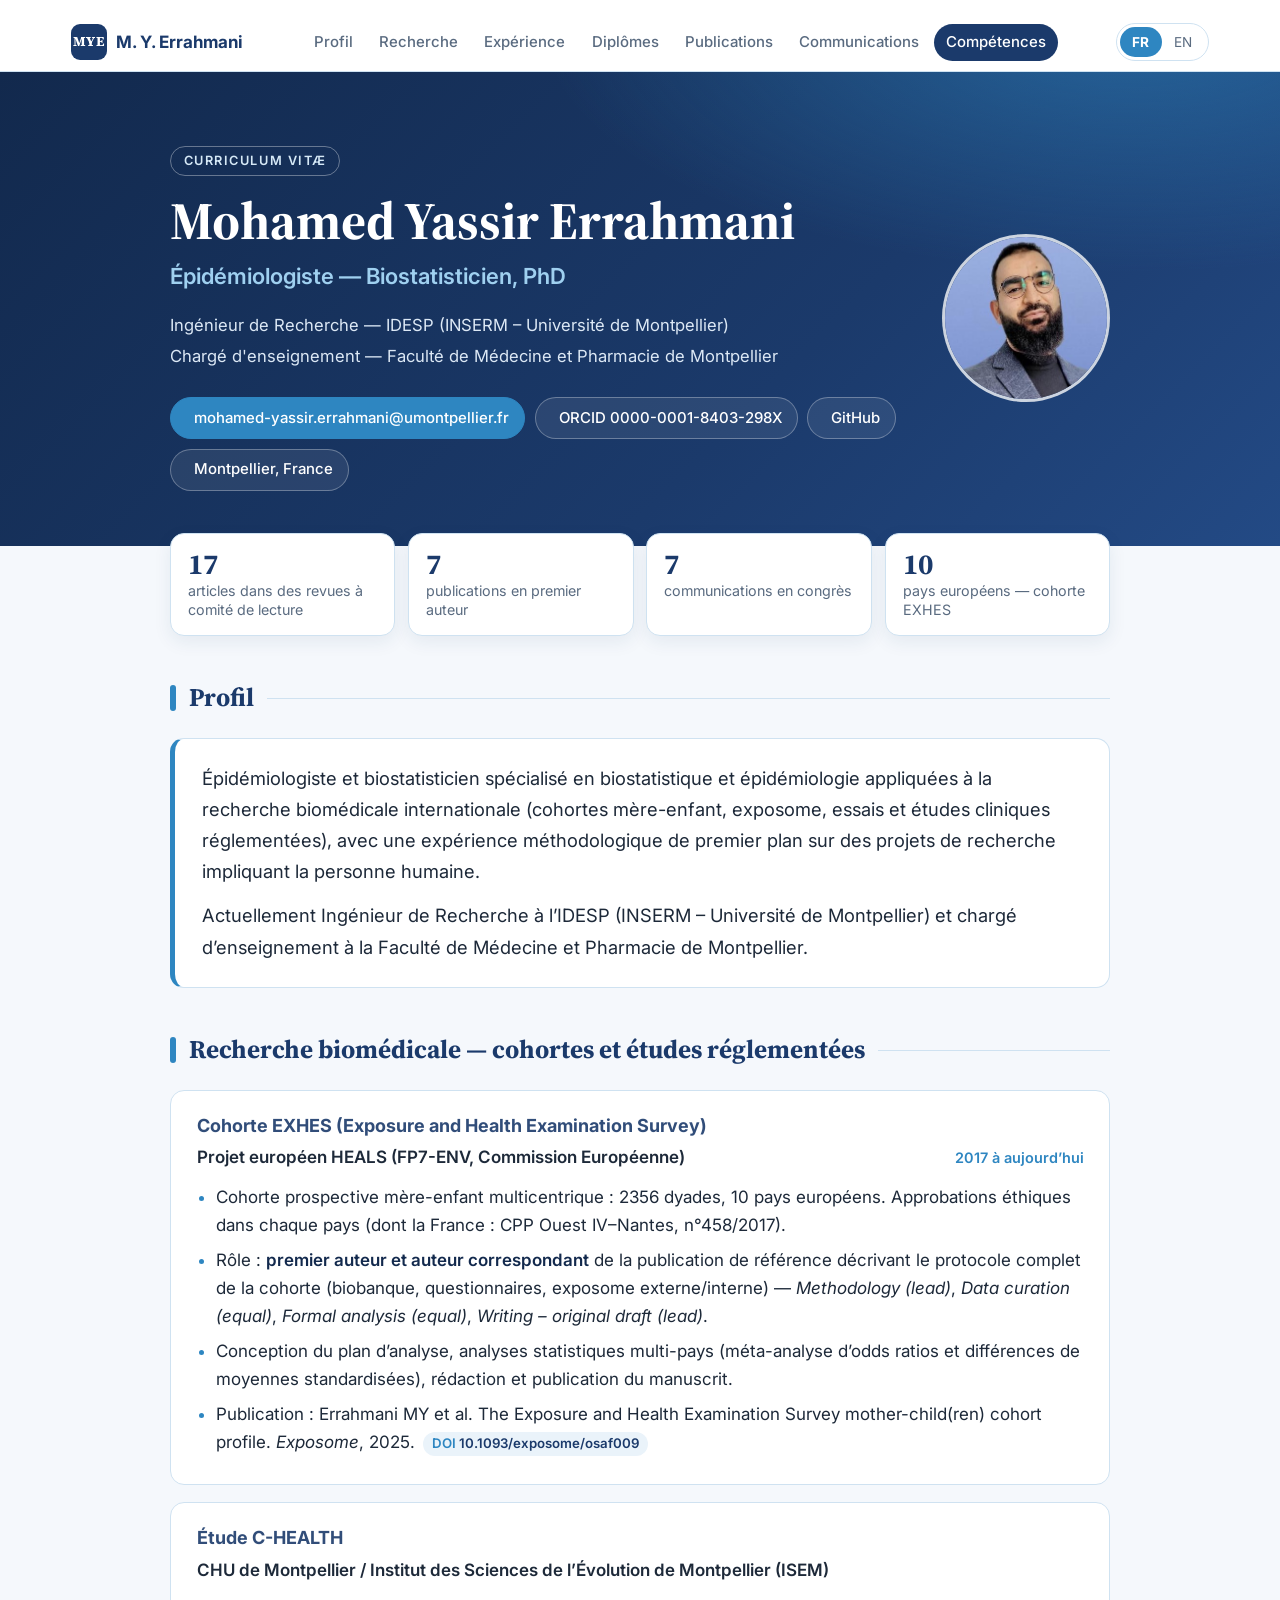
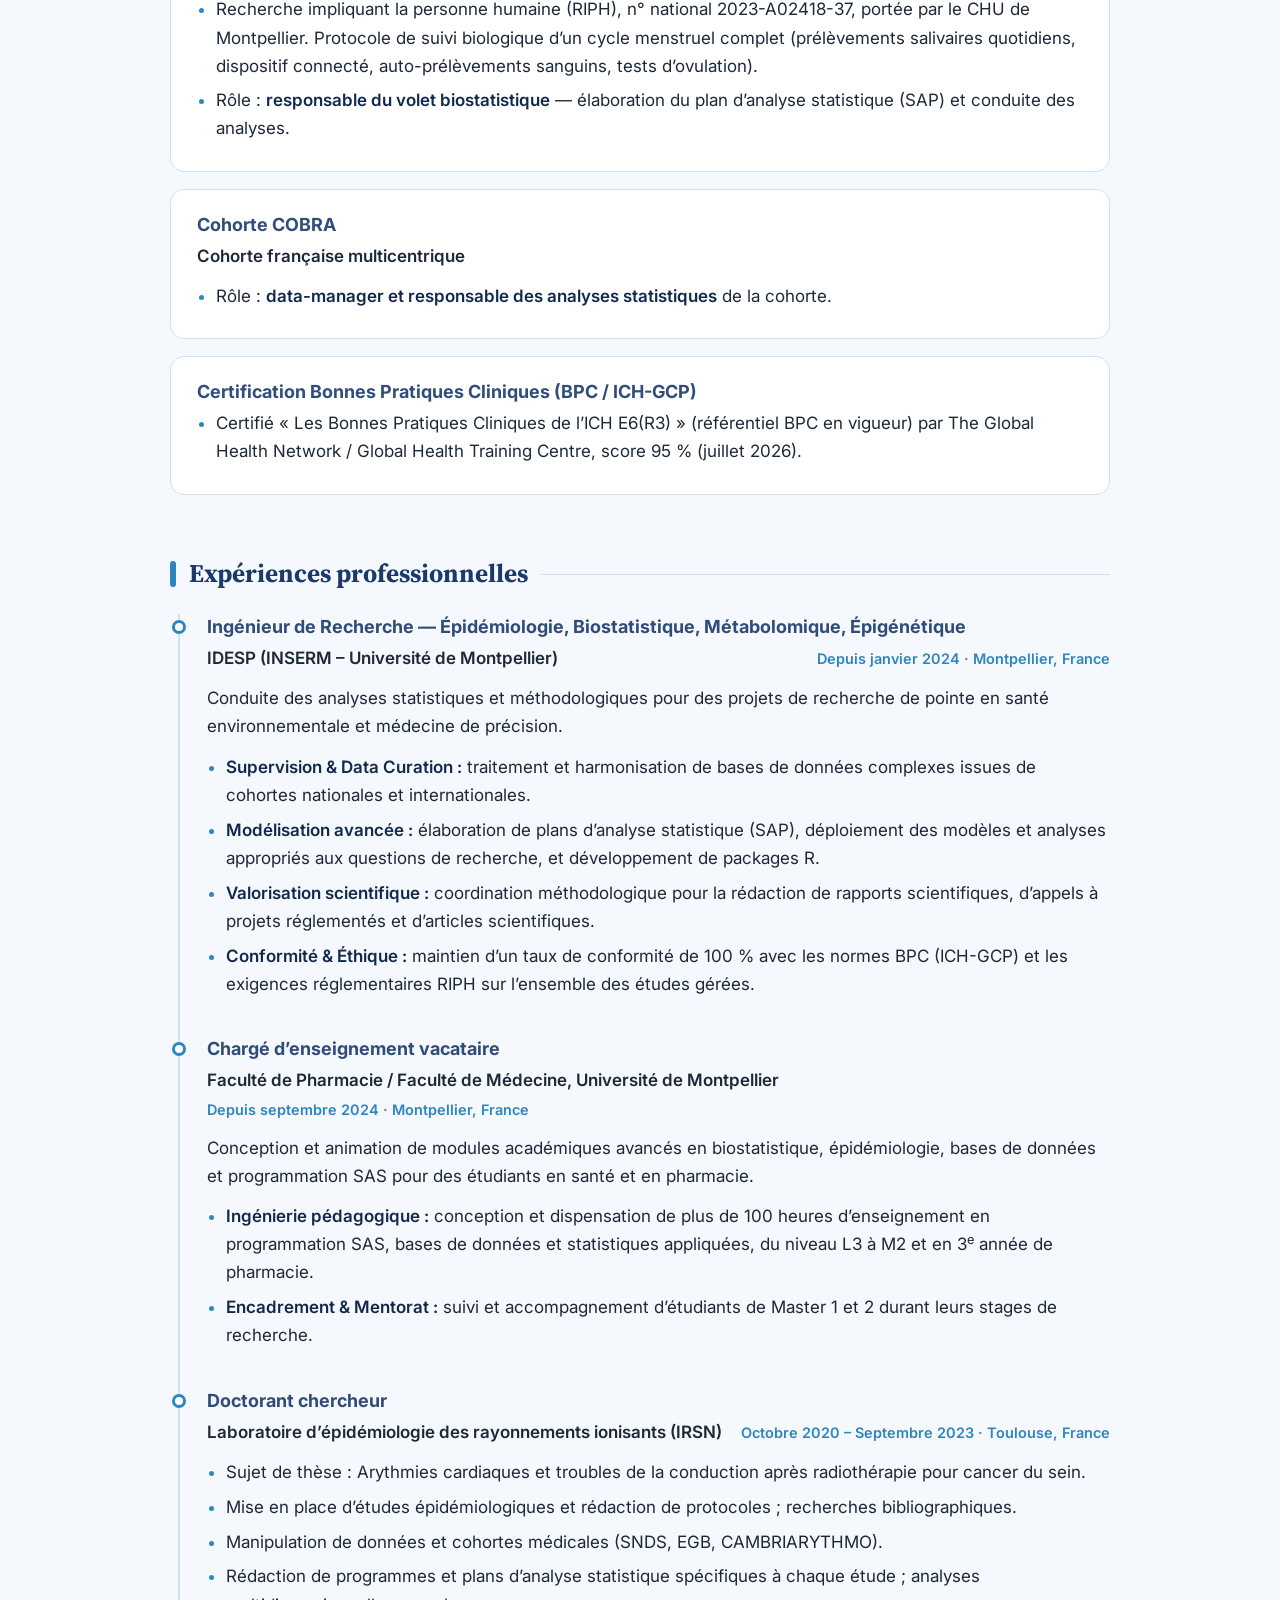
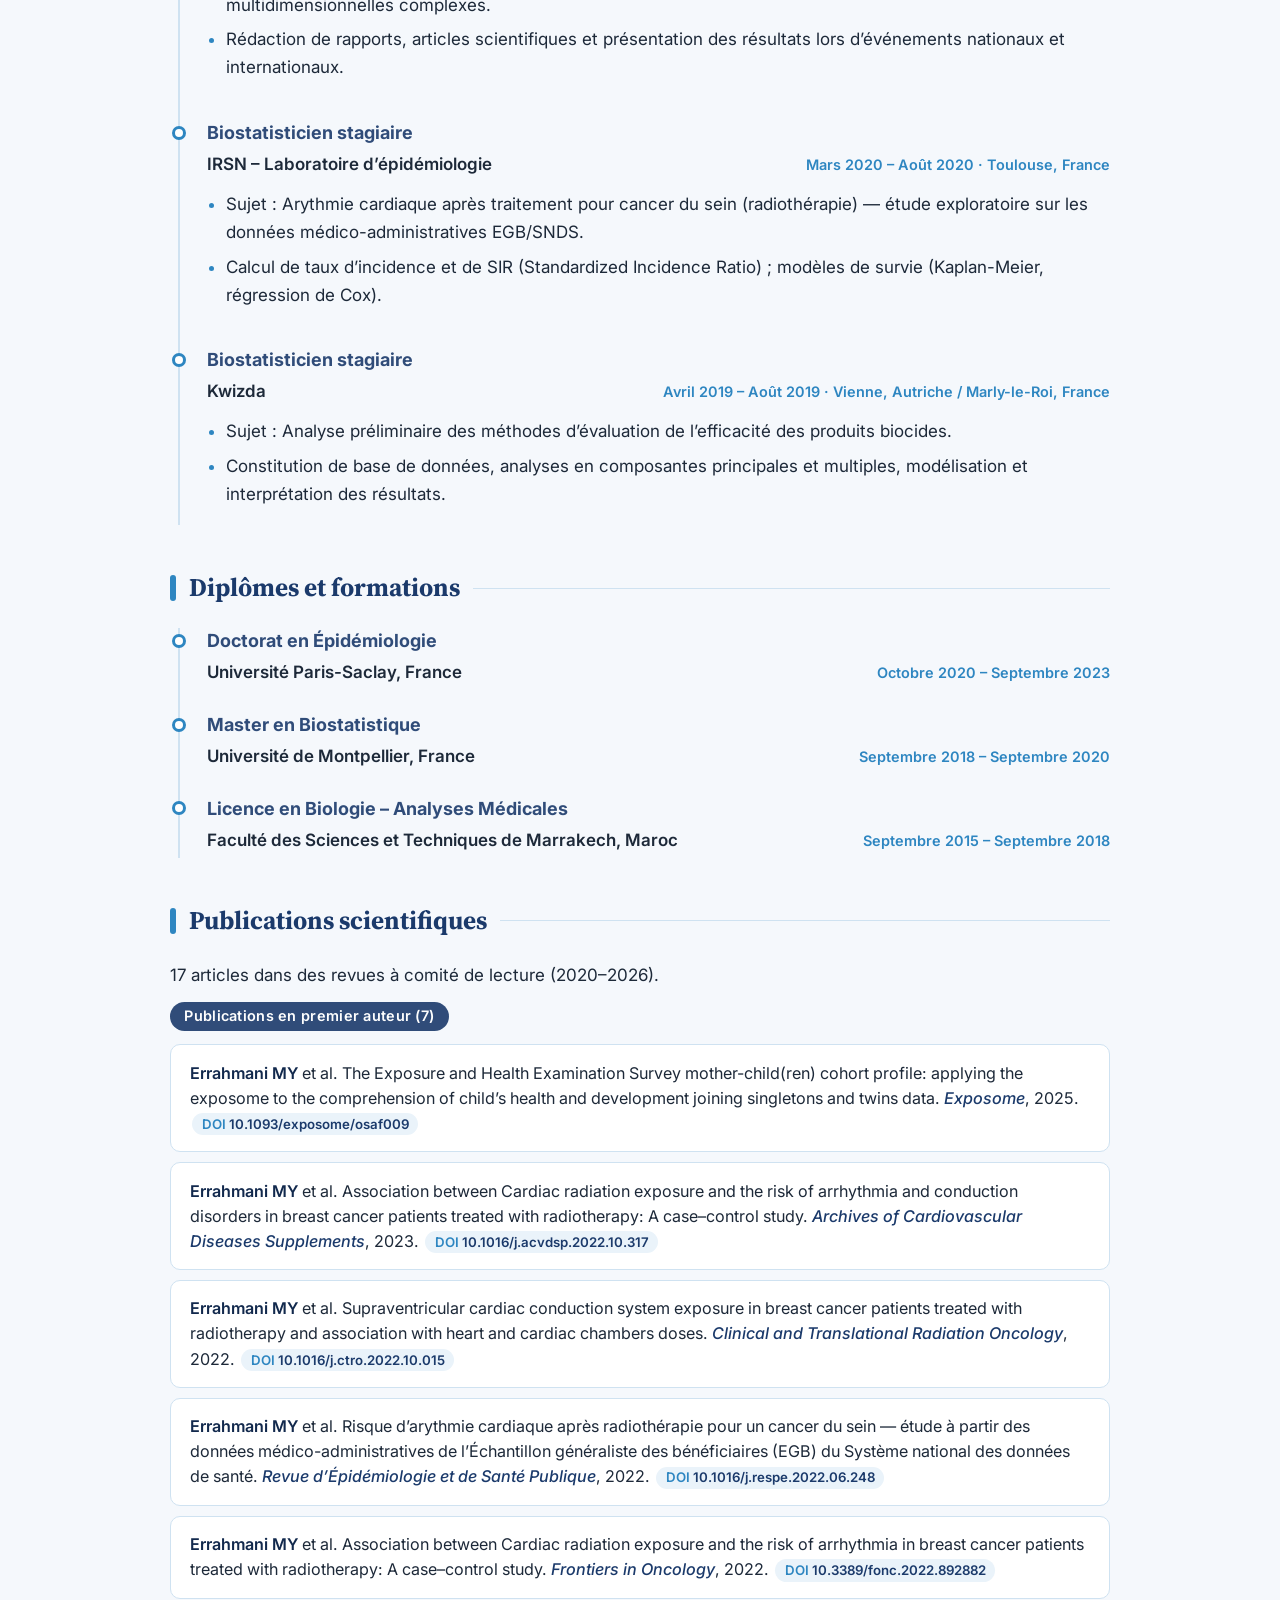
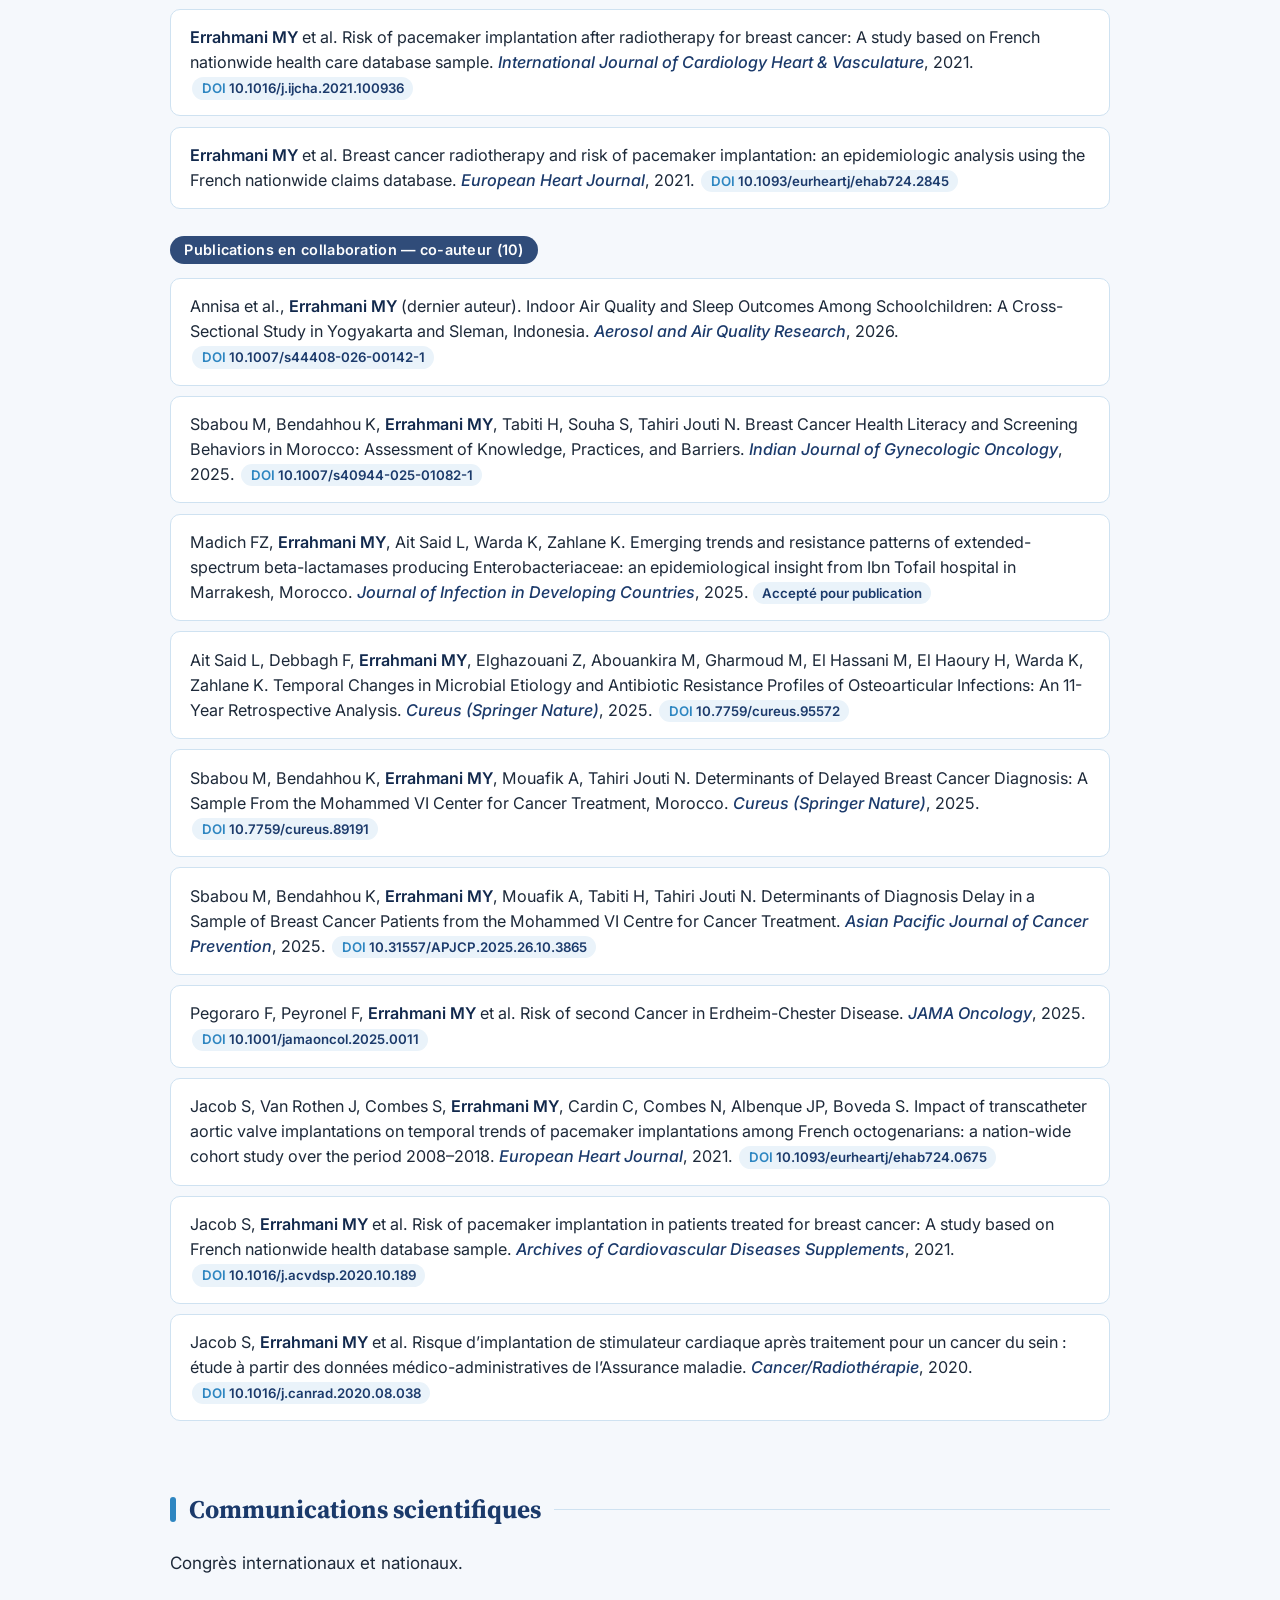
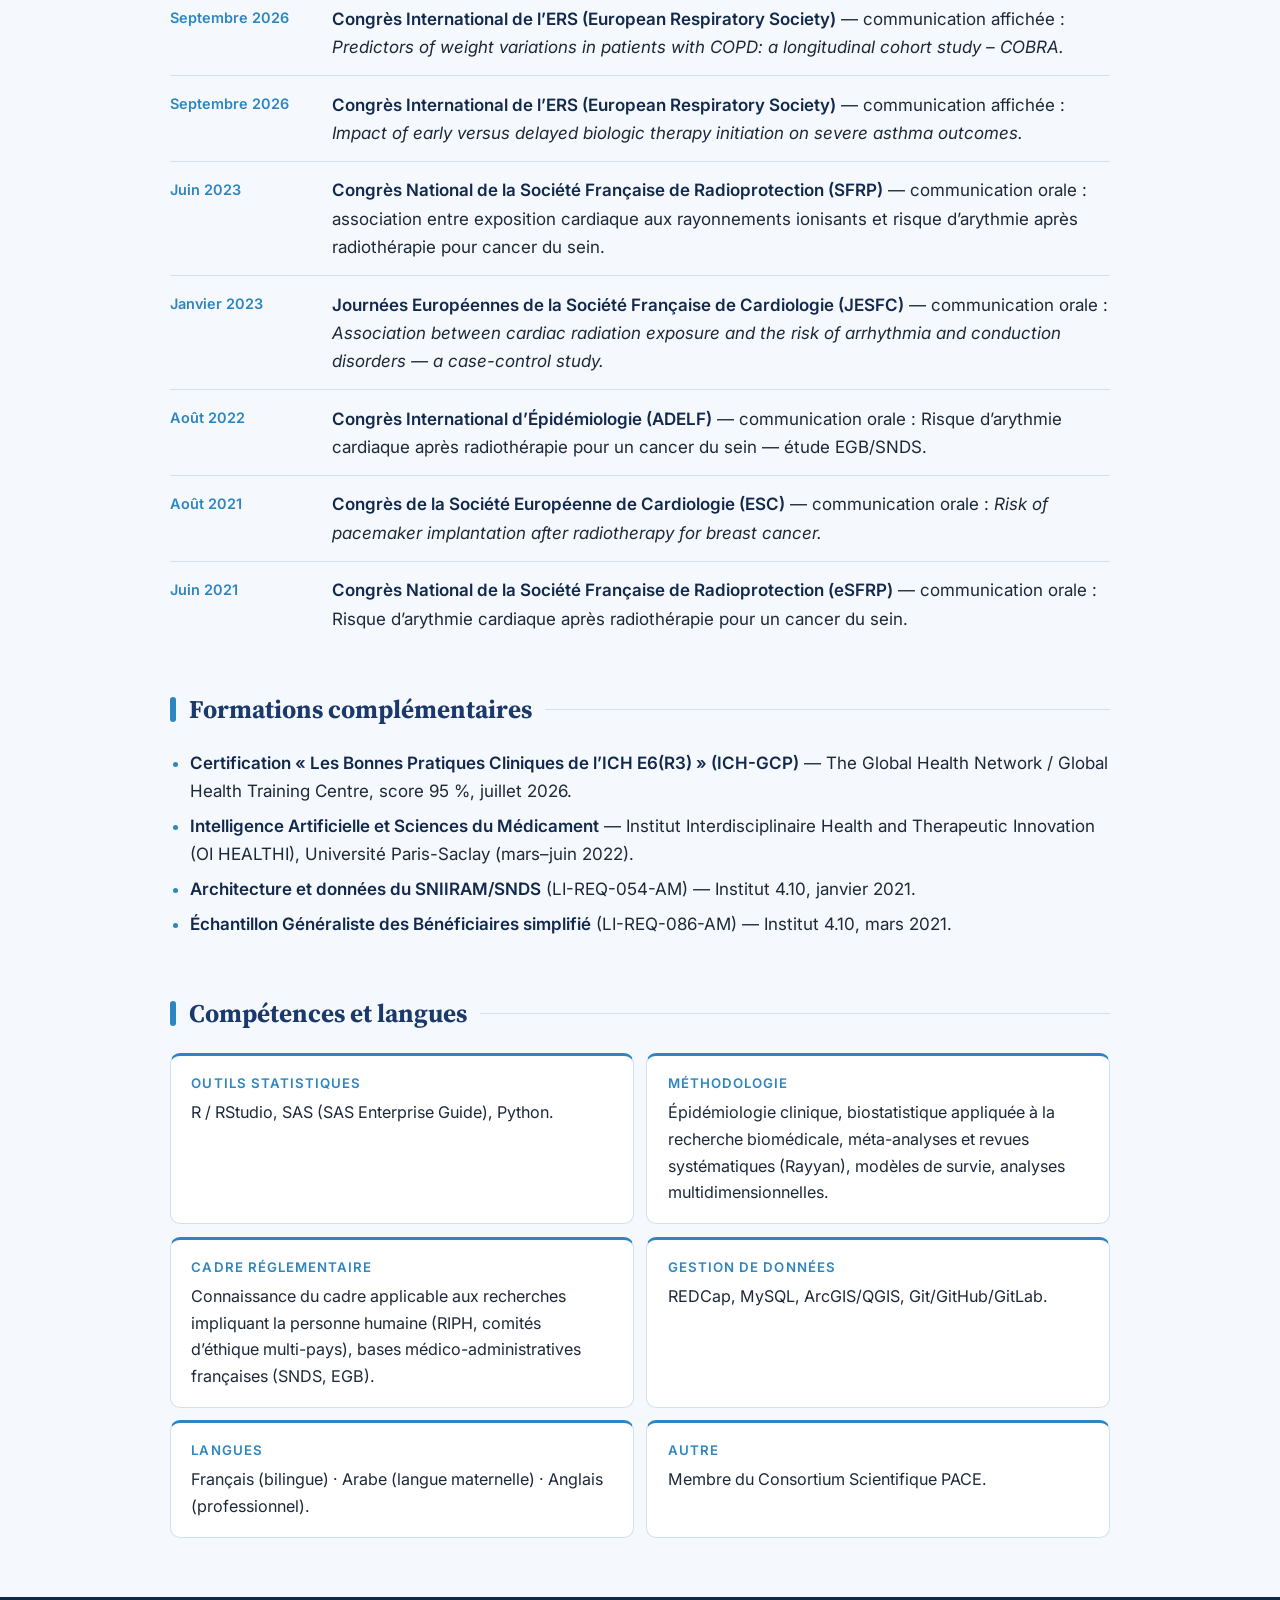
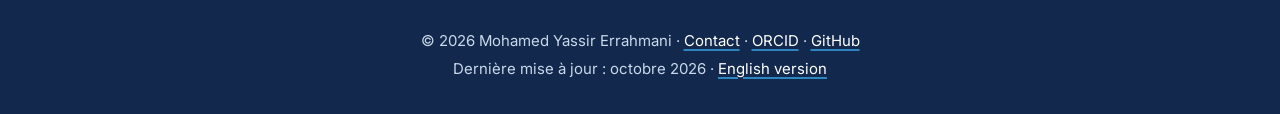
==== commit 77b69e57: "Ajout de la photo" ====
--- a/docs/index.html
+++ b/docs/index.html
@@ -55,8 +55,8 @@
 <link rel="preconnect" href="https://fonts.gstatic.com" crossorigin="">
 <link href="https://fonts.googleapis.com/css2?family=Inter:wght@400;500;600;700&amp;family=Source+Serif+4:opsz,wght@8..60,600;8..60,700&amp;display=swap" rel="stylesheet">
 <meta name="author" content="Mohamed Yassir Errahmani">
-<link rel="alternate" hreflang="en" href="https://mohamedyassirerrahmani.github.io/cv/en/">
-<link rel="alternate" hreflang="fr" href="https://mohamedyassirerrahmani.github.io/cv/">
+<link rel="alternate" hreflang="en" href="https://mohamedyassirerrahmani.github.io/CV_Mohamed_Yassir_Errahmani/en/">
+<link rel="alternate" hreflang="fr" href="https://mohamedyassirerrahmani.github.io/CV_Mohamed_Yassir_Errahmani/">
 
 
 <link rel="stylesheet" href="styles.css">
@@ -114,9 +114,8 @@
         <span><i class="bi bi-geo-alt"></i> Montpellier, France</span>
       </div>
     </div>
-    <!-- Pour afficher une photo : déposer photo.jpg à la racine du projet, l'ajouter à
-         "resources" dans _quarto.yml, puis remplacer « MYE » par <img src="photo.jpg" alt="Portrait"> -->
-    <div class="hero-badge" aria-hidden="true">MYE</div>
+    <!-- Photo : pour la changer, remplacer le fichier photo.jpg (image carrée) à la racine du projet -->
+    <div class="hero-badge"><img src="photo.jpg" alt="Portrait de Mohamed Yassir Errahmani"></div>
   </div>
 </div>
 
--- a/docs/styles.css
+++ b/docs/styles.css
@@ -660,11 +660,15 @@
   }
 
   .hero-inner {
-    padding: 2.4rem var(--gutter) 2.8rem;
+    flex-direction: column-reverse;
+    align-items: flex-start;
+    gap: 1.25rem;
+    padding: 2rem var(--gutter) 2.8rem;
   }
 
   .hero-badge {
-    display: none;
+    width: 116px;
+    height: 116px;
   }
 
   .stats {
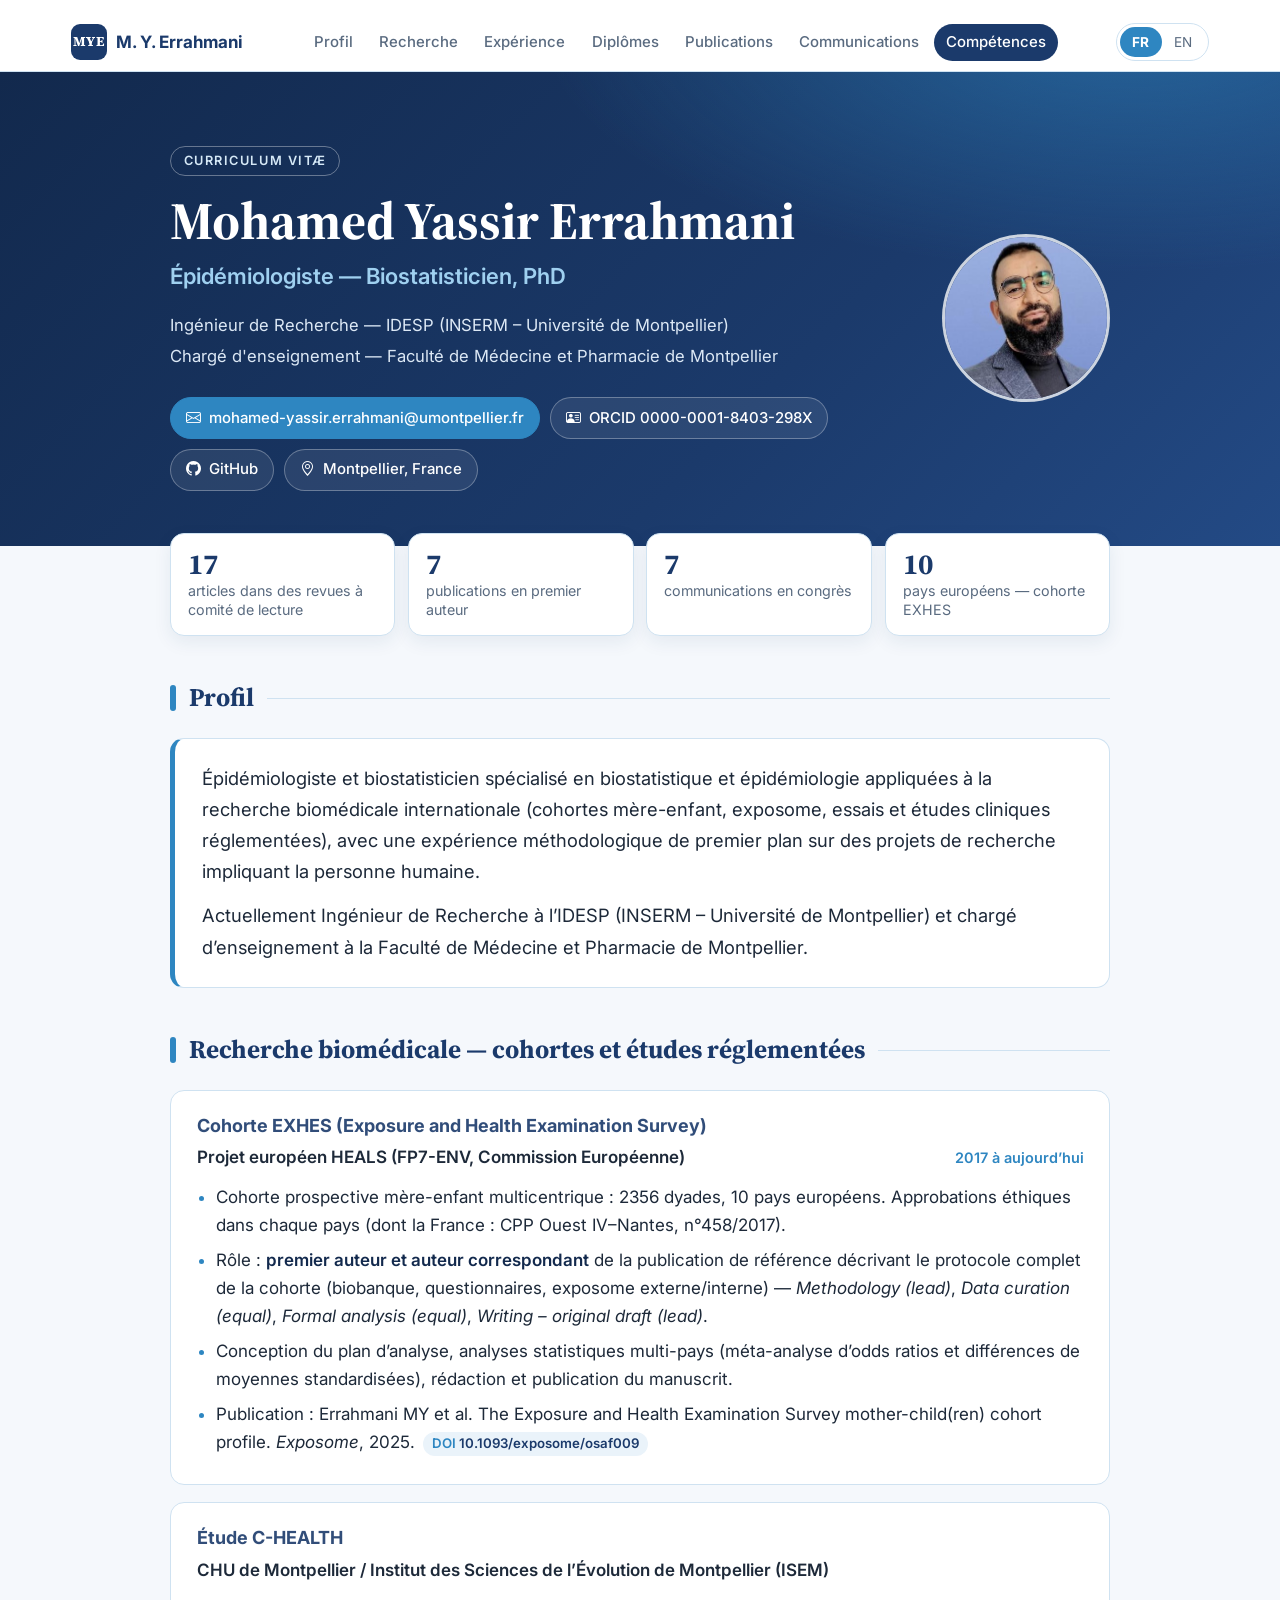
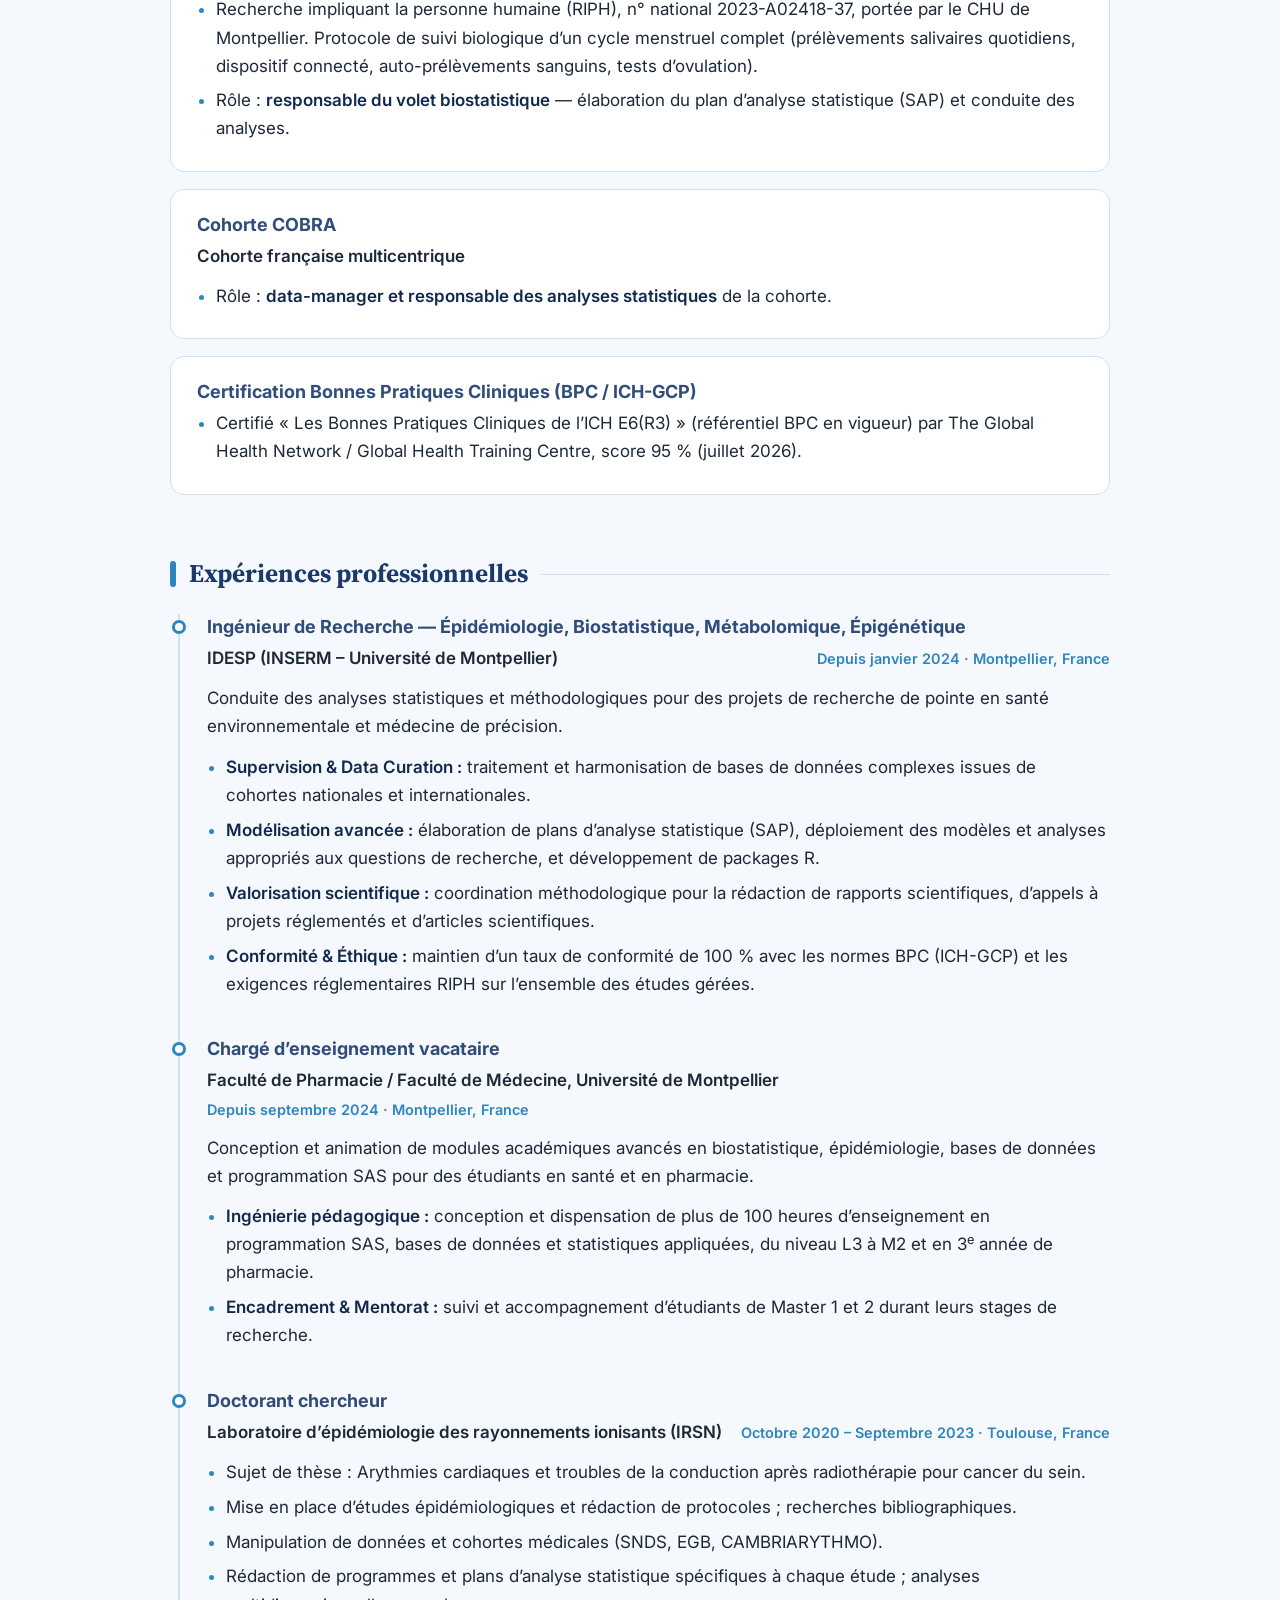
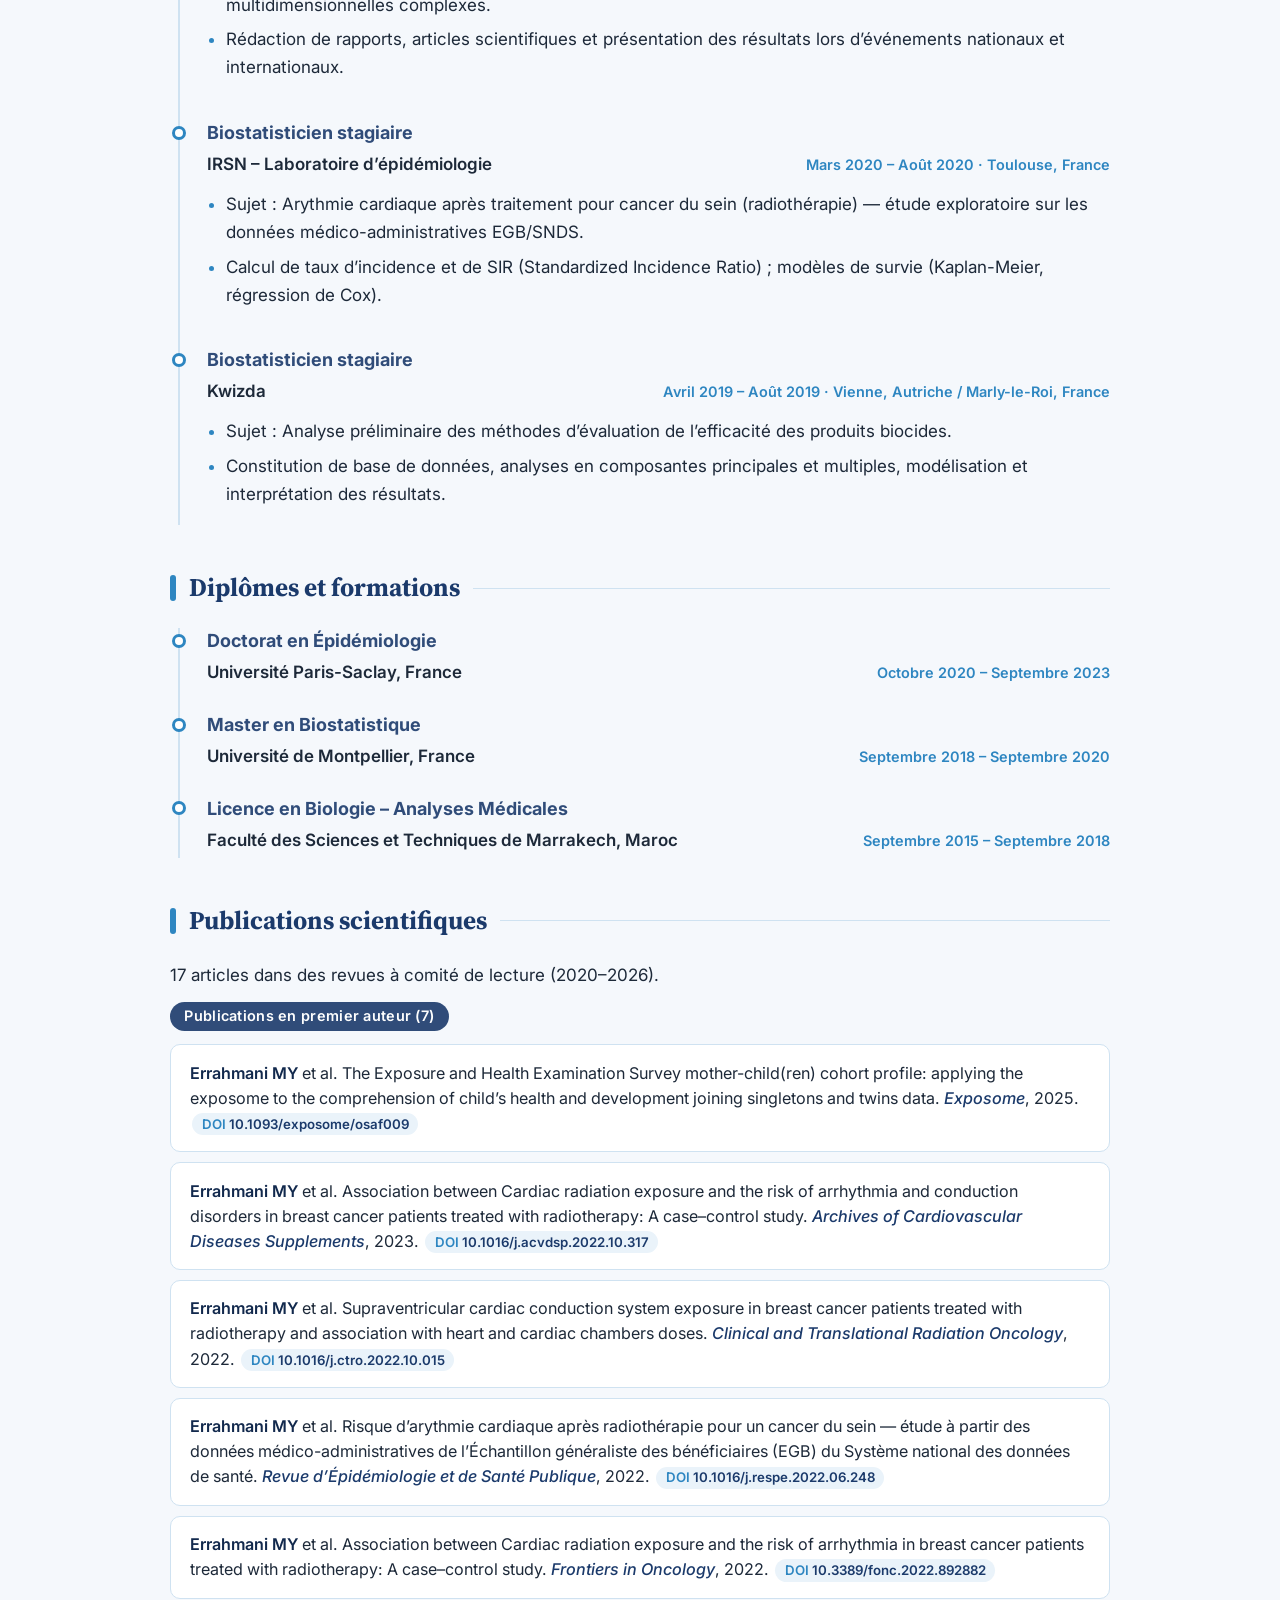
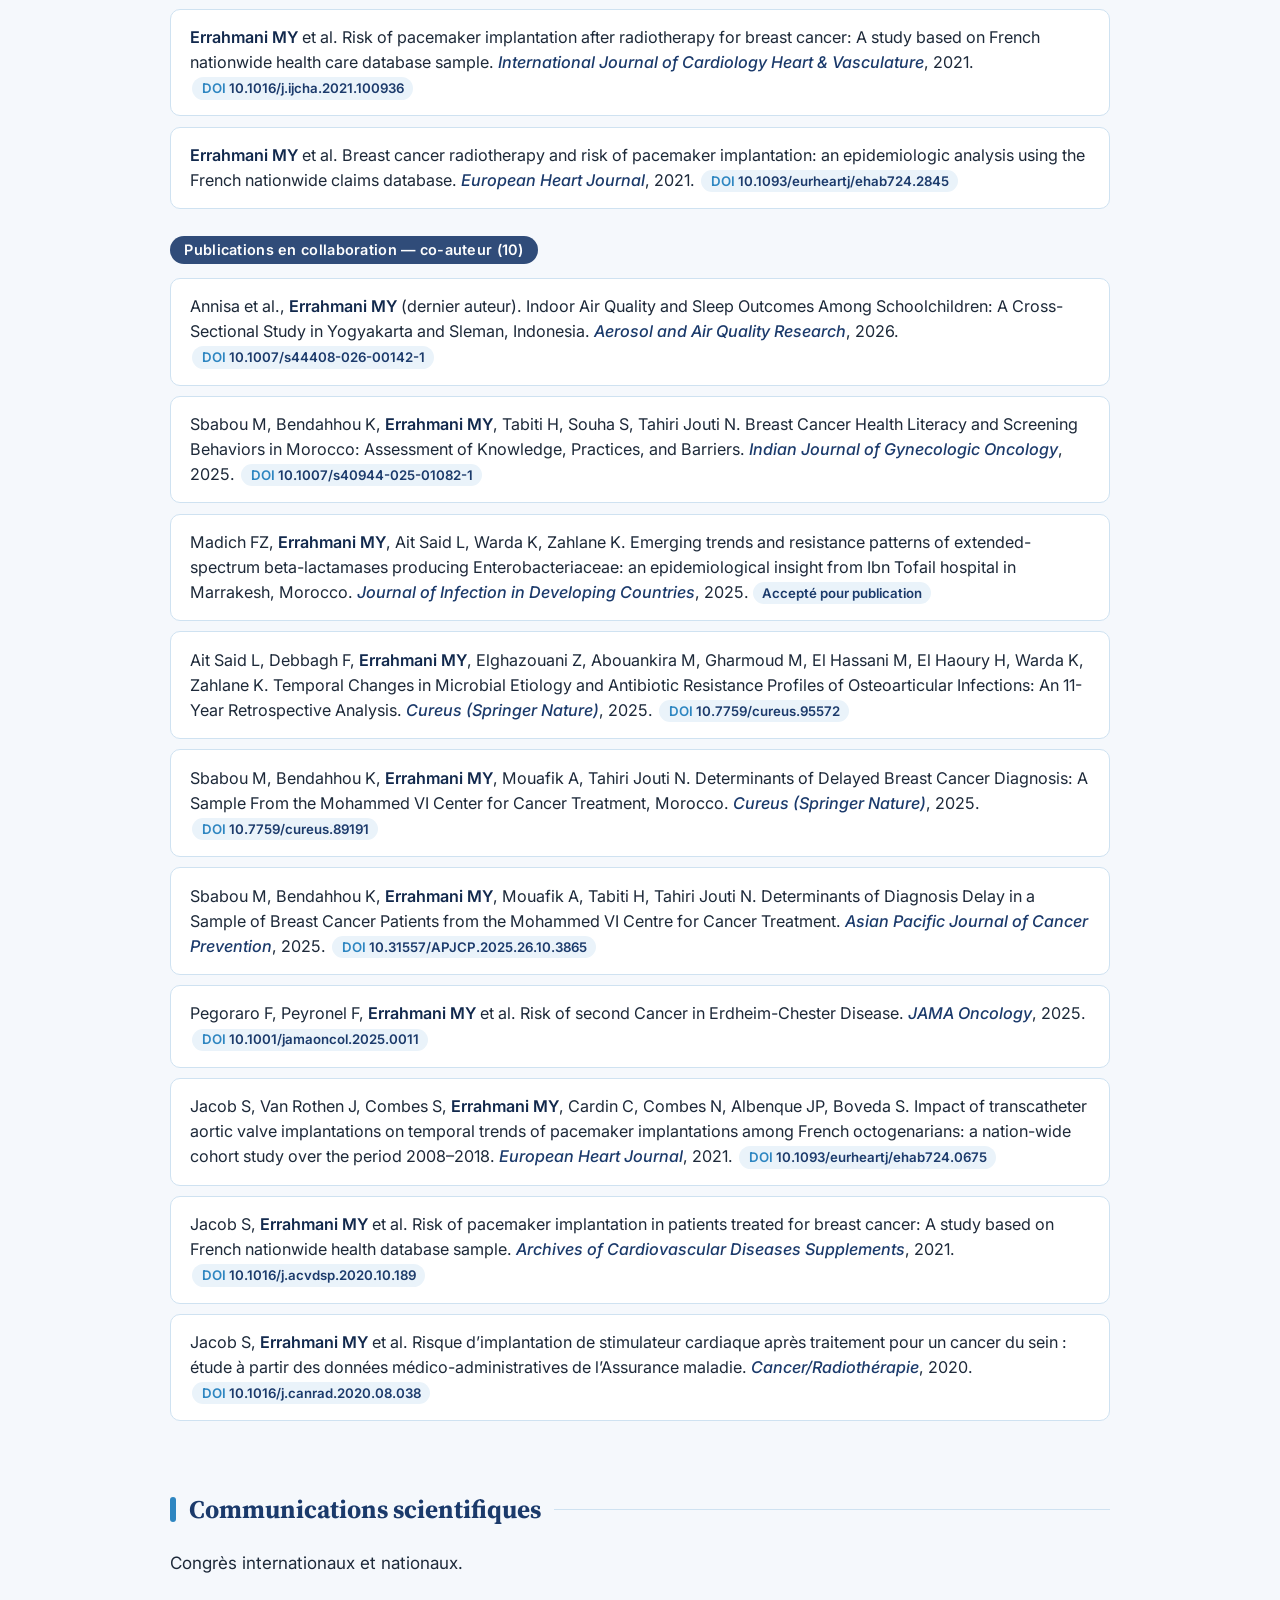
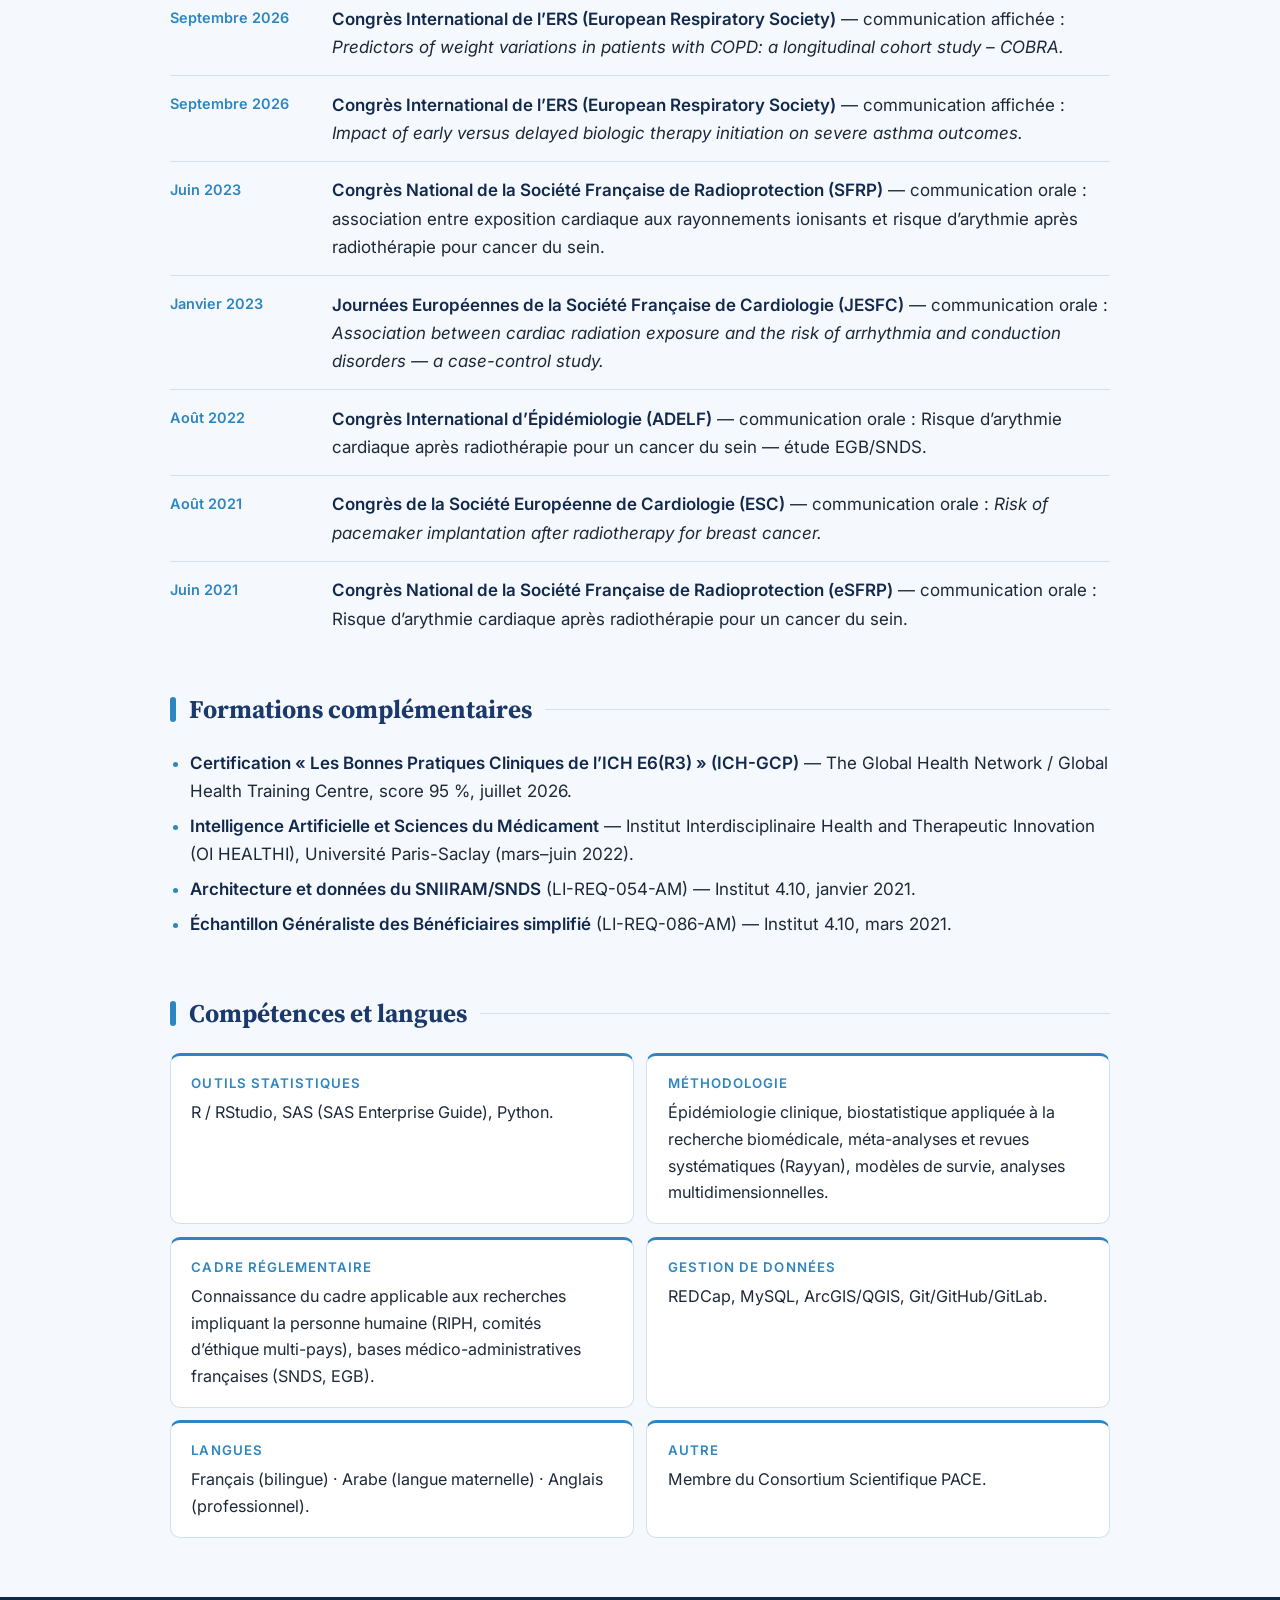
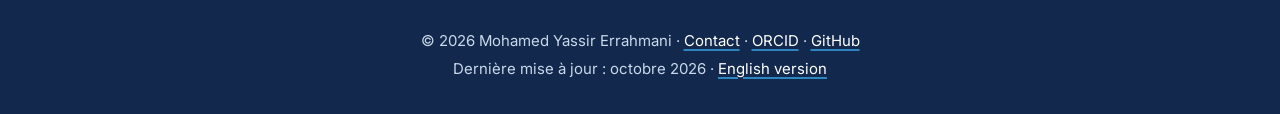
==== commit 8c08950d: "Mise à jour du CV" ====
--- a/docs/index.html
+++ b/docs/index.html
@@ -2,7 +2,7 @@
 <html xmlns="http://www.w3.org/1999/xhtml" lang="fr" xml:lang="fr"><head>
 
 <meta charset="utf-8">
-<meta name="generator" content="quarto-1.6.42">
+<meta name="generator" content="quarto-1.10.18">
 
 <meta name="viewport" content="width=device-width, initial-scale=1.0, user-scalable=yes">
 
@@ -10,10 +10,16 @@
 
 <title>CV — Épidémiologiste-Biostatisticien – Mohamed Yassir Errahmani</title>
 <style>
-code{white-space: pre-wrap;}
+/* Default styles provided by pandoc.
+** See https://pandoc.org/MANUAL.html#variables-for-html for config info.
+*/
 span.smallcaps{font-variant: small-caps;}
-div.columns{display: flex; gap: min(4vw, 1.5em);}
-div.column{flex: auto; overflow-x: auto;}
+div.columns{display: flex; gap: 1.5em;}
+div.column{flex: auto;}
+@media screen {
+div.columns{gap: min(4vw, 1.5em);}
+div.column{overflow-x: auto;}
+}
 div.hanging-indent{margin-left: 1.5em; text-indent: -1.5em;}
 ul.task-list{list-style: none;}
 ul.task-list li input[type="checkbox"] {
@@ -27,14 +33,15 @@
 <script src="site_libs/quarto-nav/quarto-nav.js"></script>
 <link href="./favicon.svg" rel="icon" type="image/svg+xml">
 <script src="site_libs/clipboard/clipboard.min.js"></script>
-<script src="site_libs/quarto-html/quarto.js"></script>
+<script src="site_libs/quarto-html/quarto.js" type="module"></script>
+<script src="site_libs/quarto-html/tabsets/tabsets.js" type="module"></script>
 <script src="site_libs/quarto-html/popper.min.js"></script>
 <script src="site_libs/quarto-html/tippy.umd.min.js"></script>
 <link href="site_libs/quarto-html/tippy.css" rel="stylesheet">
-<link href="site_libs/quarto-html/quarto-syntax-highlighting-2f5df379a58b258e96c21c0638c20c03.css" rel="stylesheet" id="quarto-text-highlighting-styles">
+<link href="site_libs/quarto-html/quarto-syntax-highlighting-64a204ab8560d761af7679ceaba22944.css" rel="stylesheet" id="quarto-text-highlighting-styles">
 <script src="site_libs/bootstrap/bootstrap.min.js"></script>
 <link href="site_libs/bootstrap/bootstrap-icons.css" rel="stylesheet">
-<link href="site_libs/bootstrap/bootstrap-29f6f7a43fe28f972836b1bcada22c2f.min.css" rel="stylesheet" append-hash="true" id="quarto-bootstrap" data-mode="light">
+<link href="site_libs/bootstrap/bootstrap-d0cfe7a3482e0d49a74229a8f3b76718.min.css" rel="stylesheet" append-hash="true" id="quarto-bootstrap" data-mode="light">
 <script id="quarto-search-options" type="application/json">{
   "language": {
     "search-no-results-text": "Pas de résultats",
@@ -64,7 +71,7 @@
 <meta property="og:site_name" content="Mohamed Yassir Errahmani">
 </head>
 
-<body class="fullcontent">
+<body class="fullcontent quarto-light">
 
 <div id="quarto-search-results"></div>
 <!-- content -->
@@ -373,234 +380,241 @@
 });
 </script>
 <script id="quarto-html-after-body" type="application/javascript">
-window.document.addEventListener("DOMContentLoaded", function (event) {
-  const toggleBodyColorMode = (bsSheetEl) => {
-    const mode = bsSheetEl.getAttribute("data-mode");
-    const bodyEl = window.document.querySelector("body");
-    if (mode === "dark") {
-      bodyEl.classList.add("quarto-dark");
-      bodyEl.classList.remove("quarto-light");
-    } else {
-      bodyEl.classList.add("quarto-light");
-      bodyEl.classList.remove("quarto-dark");
-    }
-  }
-  const toggleBodyColorPrimary = () => {
-    const bsSheetEl = window.document.querySelector("link#quarto-bootstrap");
-    if (bsSheetEl) {
-      toggleBodyColorMode(bsSheetEl);
-    }
-  }
-  toggleBodyColorPrimary();  
-  const isCodeAnnotation = (el) => {
-    for (const clz of el.classList) {
-      if (clz.startsWith('code-annotation-')) {                     
-        return true;
-      }
-    }
-    return false;
-  }
-  const onCopySuccess = function(e) {
-    // button target
-    const button = e.trigger;
-    // don't keep focus
-    button.blur();
-    // flash "checked"
-    button.classList.add('code-copy-button-checked');
-    var currentTitle = button.getAttribute("title");
-    button.setAttribute("title", "Copié");
-    let tooltip;
-    if (window.bootstrap) {
-      button.setAttribute("data-bs-toggle", "tooltip");
-      button.setAttribute("data-bs-placement", "left");
-      button.setAttribute("data-bs-title", "Copié");
-      tooltip = new bootstrap.Tooltip(button, 
-        { trigger: "manual", 
-          customClass: "code-copy-button-tooltip",
-          offset: [0, -8]});
-      tooltip.show();    
-    }
-    setTimeout(function() {
-      if (tooltip) {
-        tooltip.hide();
-        button.removeAttribute("data-bs-title");
-        button.removeAttribute("data-bs-toggle");
-        button.removeAttribute("data-bs-placement");
-      }
-      button.setAttribute("title", currentTitle);
-      button.classList.remove('code-copy-button-checked');
-    }, 1000);
-    // clear code selection
-    e.clearSelection();
-  }
-  const getTextToCopy = function(trigger) {
-      const codeEl = trigger.previousElementSibling.cloneNode(true);
+  window.document.addEventListener("DOMContentLoaded", function (event) {
+    const isCodeAnnotation = (el) => {
+      for (const clz of el.classList) {
+        if (clz.startsWith('code-annotation-')) {                     
+          return true;
+        }
+      }
+      return false;
+    }
+    const onCopySuccess = function(e) {
+      // button target
+      const button = e.trigger;
+      // don't keep focus
+      button.blur();
+      // flash "checked"
+      button.classList.add('code-copy-button-checked');
+      var currentTitle = button.getAttribute("title");
+      button.setAttribute("title", "Copié");
+      let tooltip;
+      if (window.bootstrap) {
+        button.setAttribute("data-bs-toggle", "tooltip");
+        button.setAttribute("data-bs-placement", "left");
+        button.setAttribute("data-bs-title", "Copié");
+        tooltip = new bootstrap.Tooltip(button, 
+          { trigger: "manual", 
+            customClass: "code-copy-button-tooltip",
+            offset: [0, -8]});
+        tooltip.show();    
+      }
+      setTimeout(function() {
+        if (tooltip) {
+          tooltip.hide();
+          button.removeAttribute("data-bs-title");
+          button.removeAttribute("data-bs-toggle");
+          button.removeAttribute("data-bs-placement");
+        }
+        button.setAttribute("title", currentTitle);
+        button.classList.remove('code-copy-button-checked');
+      }, 1000);
+      // clear code selection
+      e.clearSelection();
+    }
+    const getTextToCopy = function(trigger) {
+      const outerScaffold = trigger.parentElement.cloneNode(true);
+      const codeEl = outerScaffold.querySelector('code');
       for (const childEl of codeEl.children) {
         if (isCodeAnnotation(childEl)) {
           childEl.remove();
         }
       }
       return codeEl.innerText;
-  }
-  const clipboard = new window.ClipboardJS('.code-copy-button:not([data-in-quarto-modal])', {
-    text: getTextToCopy
-  });
-  clipboard.on('success', onCopySuccess);
-  if (window.document.getElementById('quarto-embedded-source-code-modal')) {
-    const clipboardModal = new window.ClipboardJS('.code-copy-button[data-in-quarto-modal]', {
-      text: getTextToCopy,
-      container: window.document.getElementById('quarto-embedded-source-code-modal')
+    }
+    const clipboard = new window.ClipboardJS('.code-copy-button:not([data-in-quarto-modal])', {
+      text: getTextToCopy
     });
-    clipboardModal.on('success', onCopySuccess);
-  }
-    var localhostRegex = new RegExp(/^(?:http|https):\/\/localhost\:?[0-9]*\//);
-    var mailtoRegex = new RegExp(/^mailto:/);
-      var filterRegex = new RegExp("https:\/\/mohamedyassirerrahmani\.github\.io\/cv\/");
-    var isInternal = (href) => {
-        return filterRegex.test(href) || localhostRegex.test(href) || mailtoRegex.test(href);
-    }
-    // Inspect non-navigation links and adorn them if external
- 	var links = window.document.querySelectorAll('a[href]:not(.nav-link):not(.navbar-brand):not(.toc-action):not(.sidebar-link):not(.sidebar-item-toggle):not(.pagination-link):not(.no-external):not([aria-hidden]):not(.dropdown-item):not(.quarto-navigation-tool):not(.about-link)');
-    for (var i=0; i<links.length; i++) {
-      const link = links[i];
-      if (!isInternal(link.href)) {
-        // undo the damage that might have been done by quarto-nav.js in the case of
-        // links that we want to consider external
-        if (link.dataset.originalHref !== undefined) {
-          link.href = link.dataset.originalHref;
-        }
-          // target, if specified
-          link.setAttribute("target", "_blank");
-          if (link.getAttribute("rel") === null) {
-            link.setAttribute("rel", "noopener");
-          }
-      }
-    }
-  function tippyHover(el, contentFn, onTriggerFn, onUntriggerFn) {
-    const config = {
-      allowHTML: true,
-      maxWidth: 500,
-      delay: 100,
-      arrow: false,
-      appendTo: function(el) {
-          return el.parentElement;
-      },
-      interactive: true,
-      interactiveBorder: 10,
-      theme: 'quarto',
-      placement: 'bottom-start',
-    };
-    if (contentFn) {
-      config.content = contentFn;
-    }
-    if (onTriggerFn) {
-      config.onTrigger = onTriggerFn;
-    }
-    if (onUntriggerFn) {
-      config.onUntrigger = onUntriggerFn;
-    }
-    window.tippy(el, config); 
-  }
-  const noterefs = window.document.querySelectorAll('a[role="doc-noteref"]');
-  for (var i=0; i<noterefs.length; i++) {
-    const ref = noterefs[i];
-    tippyHover(ref, function() {
-      // use id or data attribute instead here
-      let href = ref.getAttribute('data-footnote-href') || ref.getAttribute('href');
-      try { href = new URL(href).hash; } catch {}
-      const id = href.replace(/^#\/?/, "");
-      const note = window.document.getElementById(id);
-      if (note) {
-        return note.innerHTML;
+    clipboard.on('success', onCopySuccess);
+    if (window.document.getElementById('quarto-embedded-source-code-modal')) {
+      const clipboardModal = new window.ClipboardJS('.code-copy-button[data-in-quarto-modal]', {
+        text: getTextToCopy,
+        container: window.document.getElementById('quarto-embedded-source-code-modal')
+      });
+      clipboardModal.on('success', onCopySuccess);
+    }
+      var localhostRegex = new RegExp(/^(?:http|https):\/\/localhost\:?[0-9]*\//);
+      var mailtoRegex = new RegExp(/^mailto:/);
+        var filterRegex = new RegExp("https:\/\/mohamedyassirerrahmani\.github\.io\/CV_Mohamed_Yassir_Errahmani\/");
+      var isInternal = (href) => {
+          return filterRegex.test(href) || localhostRegex.test(href) || mailtoRegex.test(href);
+      }
+      // Inspect non-navigation links and adorn them if external
+     var links = window.document.querySelectorAll('a[href]:not(.nav-link):not(.navbar-brand):not(.toc-action):not(.sidebar-link):not(.sidebar-item-toggle):not(.pagination-link):not(.no-external):not([aria-hidden]):not(.dropdown-item):not(.quarto-navigation-tool):not(.about-link)');
+      for (var i=0; i<links.length; i++) {
+        const link = links[i];
+        if (!isInternal(link.href)) {
+          // undo the damage that might have been done by quarto-nav.js in the case of
+          // links that we want to consider external
+          if (link.dataset.originalHref !== undefined) {
+            link.href = link.dataset.originalHref;
+          }
+            // target, if specified
+            link.setAttribute("target", "_blank");
+            if (link.getAttribute("rel") === null) {
+              link.setAttribute("rel", "noopener");
+            }
+        }
+      }
+    function tippyHover(el, contentFn, onTriggerFn, onUntriggerFn) {
+      const config = {
+        allowHTML: true,
+        maxWidth: 500,
+        delay: 100,
+        arrow: false,
+        appendTo: function(el) {
+            return el.parentElement;
+        },
+        interactive: true,
+        interactiveBorder: 10,
+        theme: 'quarto',
+        placement: 'bottom-start',
+      };
+      if (contentFn) {
+        config.content = contentFn;
+      }
+      if (onTriggerFn) {
+        config.onTrigger = onTriggerFn;
+      }
+      if (onUntriggerFn) {
+        config.onUntrigger = onUntriggerFn;
+      }
+      window.tippy(el, config); 
+    }
+    const noterefs = window.document.querySelectorAll('a[role="doc-noteref"]');
+    for (var i=0; i<noterefs.length; i++) {
+      const ref = noterefs[i];
+      tippyHover(ref, function() {
+        // use id or data attribute instead here
+        let href = ref.getAttribute('data-footnote-href') || ref.getAttribute('href');
+        try { href = new URL(href).hash; } catch {}
+        const id = href.replace(/^#\/?/, "");
+        const note = window.document.getElementById(id);
+        if (note) {
+          return note.innerHTML;
+        } else {
+          return "";
+        }
+      });
+    }
+    const xrefs = window.document.querySelectorAll('a.quarto-xref');
+    const processXRef = (id, note) => {
+      // Strip column container classes
+      const stripColumnClz = (el) => {
+        el.classList.remove("page-full", "page-columns");
+        if (el.children) {
+          for (const child of el.children) {
+            stripColumnClz(child);
+          }
+        }
+      }
+      stripColumnClz(note)
+      if (id === null || id.startsWith('sec-')) {
+        // Special case sections, only their first couple elements
+        const container = document.createElement("div");
+        if (note.children && note.children.length > 2) {
+          container.appendChild(note.children[0].cloneNode(true));
+          for (let i = 1; i < note.children.length; i++) {
+            const child = note.children[i];
+            if (child.tagName === "P" && child.innerText === "") {
+              continue;
+            } else {
+              container.appendChild(child.cloneNode(true));
+              break;
+            }
+          }
+          if (window.Quarto?.typesetMath) {
+            window.Quarto.typesetMath(container);
+          }
+          return container.innerHTML
+        } else {
+          if (window.Quarto?.typesetMath) {
+            window.Quarto.typesetMath(note);
+          }
+          return note.innerHTML;
+        }
       } else {
-        return "";
-      }
-    });
-  }
-  const xrefs = window.document.querySelectorAll('a.quarto-xref');
-  const processXRef = (id, note) => {
-    // Strip column container classes
-    const stripColumnClz = (el) => {
-      el.classList.remove("page-full", "page-columns");
-      if (el.children) {
-        for (const child of el.children) {
-          stripColumnClz(child);
-        }
-      }
-    }
-    stripColumnClz(note)
-    if (id === null || id.startsWith('sec-')) {
-      // Special case sections, only their first couple elements
-      const container = document.createElement("div");
-      if (note.children && note.children.length > 2) {
-        container.appendChild(note.children[0].cloneNode(true));
-        for (let i = 1; i < note.children.length; i++) {
-          const child = note.children[i];
-          if (child.tagName === "P" && child.innerText === "") {
-            continue;
-          } else {
-            container.appendChild(child.cloneNode(true));
-            break;
-          }
-        }
-        if (window.Quarto?.typesetMath) {
-          window.Quarto.typesetMath(container);
-        }
-        return container.innerHTML
-      } else {
+        // Remove any anchor links if they are present
+        const anchorLink = note.querySelector('a.anchorjs-link');
+        if (anchorLink) {
+          anchorLink.remove();
+        }
         if (window.Quarto?.typesetMath) {
           window.Quarto.typesetMath(note);
         }
-        return note.innerHTML;
-      }
-    } else {
-      // Remove any anchor links if they are present
-      const anchorLink = note.querySelector('a.anchorjs-link');
-      if (anchorLink) {
-        anchorLink.remove();
-      }
-      if (window.Quarto?.typesetMath) {
-        window.Quarto.typesetMath(note);
-      }
-      if (note.classList.contains("callout")) {
-        return note.outerHTML;
-      } else {
-        return note.innerHTML;
-      }
-    }
-  }
-  for (var i=0; i<xrefs.length; i++) {
-    const xref = xrefs[i];
-    tippyHover(xref, undefined, function(instance) {
-      instance.disable();
-      let url = xref.getAttribute('href');
-      let hash = undefined; 
-      if (url.startsWith('#')) {
-        hash = url;
-      } else {
-        try { hash = new URL(url).hash; } catch {}
-      }
-      if (hash) {
-        const id = hash.replace(/^#\/?/, "");
-        const note = window.document.getElementById(id);
-        if (note !== null) {
-          try {
-            const html = processXRef(id, note.cloneNode(true));
-            instance.setContent(html);
-          } finally {
-            instance.enable();
-            instance.show();
-          }
+        if (note.classList.contains("callout")) {
+          return note.outerHTML;
         } else {
-          // See if we can fetch this
-          fetch(url.split('#')[0])
+          return note.innerHTML;
+        }
+      }
+    }
+    for (var i=0; i<xrefs.length; i++) {
+      const xref = xrefs[i];
+      tippyHover(xref, undefined, function(instance) {
+        instance.disable();
+        let url = xref.getAttribute('href');
+        let hash = undefined; 
+        if (url.startsWith('#')) {
+          hash = url;
+        } else {
+          try { hash = new URL(url).hash; } catch {}
+        }
+        if (hash) {
+          const id = hash.replace(/^#\/?/, "");
+          const note = window.document.getElementById(id);
+          if (note !== null) {
+            try {
+              const html = processXRef(id, note.cloneNode(true));
+              instance.setContent(html);
+            } finally {
+              instance.enable();
+              instance.show();
+            }
+          } else {
+            // See if we can fetch this
+            fetch(url.split('#')[0])
+            .then(res => res.text())
+            .then(html => {
+              const parser = new DOMParser();
+              const htmlDoc = parser.parseFromString(html, "text/html");
+              const note = htmlDoc.getElementById(id);
+              if (note !== null) {
+                const html = processXRef(id, note);
+                instance.setContent(html);
+              } 
+            }).finally(() => {
+              instance.enable();
+              instance.show();
+            });
+          }
+        } else {
+          // See if we can fetch a full url (with no hash to target)
+          // This is a special case and we should probably do some content thinning / targeting
+          fetch(url)
           .then(res => res.text())
           .then(html => {
             const parser = new DOMParser();
             const htmlDoc = parser.parseFromString(html, "text/html");
-            const note = htmlDoc.getElementById(id);
+            const note = htmlDoc.querySelector('main.content');
             if (note !== null) {
-              const html = processXRef(id, note);
+              // This should only happen for chapter cross references
+              // (since there is no id in the URL)
+              // remove the first header
+              if (note.children.length > 0 && note.children[0].tagName === "HEADER") {
+                note.children[0].remove();
+              }
+              const html = processXRef(null, note);
               instance.setContent(html);
             } 
           }).finally(() => {
@@ -608,185 +622,161 @@
             instance.show();
           });
         }
+      }, function(instance) {
+      });
+    }
+        let selectedAnnoteEl;
+        const selectorForAnnotation = ( cell, annotation) => {
+          let cellAttr = 'data-code-cell="' + cell + '"';
+          let lineAttr = 'data-code-annotation="' +  annotation + '"';
+          const selector = 'span[' + cellAttr + '][' + lineAttr + ']';
+          return selector;
+        }
+        const selectCodeLines = (annoteEl) => {
+          const doc = window.document;
+          const targetCell = annoteEl.getAttribute("data-target-cell");
+          const targetAnnotation = annoteEl.getAttribute("data-target-annotation");
+          const annoteSpan = window.document.querySelector(selectorForAnnotation(targetCell, targetAnnotation));
+          const lines = annoteSpan.getAttribute("data-code-lines").split(",");
+          const lineIds = lines.map((line) => {
+            return targetCell + "-" + line;
+          })
+          let top = null;
+          let height = null;
+          let parent = null;
+          if (lineIds.length > 0) {
+              //compute the position of the single el (top and bottom and make a div)
+              const el = window.document.getElementById(lineIds[0]);
+              top = el.offsetTop;
+              height = el.offsetHeight;
+              parent = el.parentElement.parentElement;
+            if (lineIds.length > 1) {
+              const lastEl = window.document.getElementById(lineIds[lineIds.length - 1]);
+              const bottom = lastEl.offsetTop + lastEl.offsetHeight;
+              height = bottom - top;
+            }
+            if (top !== null && height !== null && parent !== null) {
+              // cook up a div (if necessary) and position it 
+              let div = window.document.getElementById("code-annotation-line-highlight");
+              if (div === null) {
+                div = window.document.createElement("div");
+                div.setAttribute("id", "code-annotation-line-highlight");
+                div.style.position = 'absolute';
+                parent.appendChild(div);
+              }
+              div.style.top = top - 2 + "px";
+              div.style.height = height + 4 + "px";
+              div.style.left = 0;
+              let gutterDiv = window.document.getElementById("code-annotation-line-highlight-gutter");
+              if (gutterDiv === null) {
+                gutterDiv = window.document.createElement("div");
+                gutterDiv.setAttribute("id", "code-annotation-line-highlight-gutter");
+                gutterDiv.style.position = 'absolute';
+                const codeCell = window.document.getElementById(targetCell);
+                const gutter = codeCell.querySelector('.code-annotation-gutter');
+                gutter.appendChild(gutterDiv);
+              }
+              gutterDiv.style.top = top - 2 + "px";
+              gutterDiv.style.height = height + 4 + "px";
+            }
+            selectedAnnoteEl = annoteEl;
+          }
+        };
+        const unselectCodeLines = () => {
+          const elementsIds = ["code-annotation-line-highlight", "code-annotation-line-highlight-gutter"];
+          elementsIds.forEach((elId) => {
+            const div = window.document.getElementById(elId);
+            if (div) {
+              div.remove();
+            }
+          });
+          selectedAnnoteEl = undefined;
+        };
+          // Handle positioning of the toggle
+      window.addEventListener(
+        "resize",
+        throttle(() => {
+          elRect = undefined;
+          if (selectedAnnoteEl) {
+            selectCodeLines(selectedAnnoteEl);
+          }
+        }, 10)
+      );
+      function throttle(fn, ms) {
+      let throttle = false;
+      let timer;
+        return (...args) => {
+          if(!throttle) { // first call gets through
+              fn.apply(this, args);
+              throttle = true;
+          } else { // all the others get throttled
+              if(timer) clearTimeout(timer); // cancel #2
+              timer = setTimeout(() => {
+                fn.apply(this, args);
+                timer = throttle = false;
+              }, ms);
+          }
+        };
+      }
+        // Attach click handler to the DT
+        const annoteDls = window.document.querySelectorAll('dt[data-target-cell]');
+        for (const annoteDlNode of annoteDls) {
+          annoteDlNode.addEventListener('click', (event) => {
+            const clickedEl = event.target;
+            if (clickedEl !== selectedAnnoteEl) {
+              unselectCodeLines();
+              const activeEl = window.document.querySelector('dt[data-target-cell].code-annotation-active');
+              if (activeEl) {
+                activeEl.classList.remove('code-annotation-active');
+              }
+              selectCodeLines(clickedEl);
+              clickedEl.classList.add('code-annotation-active');
+            } else {
+              // Unselect the line
+              unselectCodeLines();
+              clickedEl.classList.remove('code-annotation-active');
+            }
+          });
+        }
+    const findCites = (el) => {
+      const parentEl = el.parentElement;
+      if (parentEl) {
+        const cites = parentEl.dataset.cites;
+        if (cites) {
+          return {
+            el,
+            cites: cites.split(' ')
+          };
+        } else {
+          return findCites(el.parentElement)
+        }
       } else {
-        // See if we can fetch a full url (with no hash to target)
-        // This is a special case and we should probably do some content thinning / targeting
-        fetch(url)
-        .then(res => res.text())
-        .then(html => {
-          const parser = new DOMParser();
-          const htmlDoc = parser.parseFromString(html, "text/html");
-          const note = htmlDoc.querySelector('main.content');
-          if (note !== null) {
-            // This should only happen for chapter cross references
-            // (since there is no id in the URL)
-            // remove the first header
-            if (note.children.length > 0 && note.children[0].tagName === "HEADER") {
-              note.children[0].remove();
+        return undefined;
+      }
+    };
+    var bibliorefs = window.document.querySelectorAll('a[role="doc-biblioref"]');
+    for (var i=0; i<bibliorefs.length; i++) {
+      const ref = bibliorefs[i];
+      const citeInfo = findCites(ref);
+      if (citeInfo) {
+        tippyHover(citeInfo.el, function() {
+          var popup = window.document.createElement('div');
+          citeInfo.cites.forEach(function(cite) {
+            var citeDiv = window.document.createElement('div');
+            citeDiv.classList.add('hanging-indent');
+            citeDiv.classList.add('csl-entry');
+            var biblioDiv = window.document.getElementById('ref-' + cite);
+            if (biblioDiv) {
+              citeDiv.innerHTML = biblioDiv.innerHTML;
             }
-            const html = processXRef(null, note);
-            instance.setContent(html);
-          } 
-        }).finally(() => {
-          instance.enable();
-          instance.show();
+            popup.appendChild(citeDiv);
+          });
+          return popup.innerHTML;
         });
       }
-    }, function(instance) {
-    });
-  }
-      let selectedAnnoteEl;
-      const selectorForAnnotation = ( cell, annotation) => {
-        let cellAttr = 'data-code-cell="' + cell + '"';
-        let lineAttr = 'data-code-annotation="' +  annotation + '"';
-        const selector = 'span[' + cellAttr + '][' + lineAttr + ']';
-        return selector;
-      }
-      const selectCodeLines = (annoteEl) => {
-        const doc = window.document;
-        const targetCell = annoteEl.getAttribute("data-target-cell");
-        const targetAnnotation = annoteEl.getAttribute("data-target-annotation");
-        const annoteSpan = window.document.querySelector(selectorForAnnotation(targetCell, targetAnnotation));
-        const lines = annoteSpan.getAttribute("data-code-lines").split(",");
-        const lineIds = lines.map((line) => {
-          return targetCell + "-" + line;
-        })
-        let top = null;
-        let height = null;
-        let parent = null;
-        if (lineIds.length > 0) {
-            //compute the position of the single el (top and bottom and make a div)
-            const el = window.document.getElementById(lineIds[0]);
-            top = el.offsetTop;
-            height = el.offsetHeight;
-            parent = el.parentElement.parentElement;
-          if (lineIds.length > 1) {
-            const lastEl = window.document.getElementById(lineIds[lineIds.length - 1]);
-            const bottom = lastEl.offsetTop + lastEl.offsetHeight;
-            height = bottom - top;
-          }
-          if (top !== null && height !== null && parent !== null) {
-            // cook up a div (if necessary) and position it 
-            let div = window.document.getElementById("code-annotation-line-highlight");
-            if (div === null) {
-              div = window.document.createElement("div");
-              div.setAttribute("id", "code-annotation-line-highlight");
-              div.style.position = 'absolute';
-              parent.appendChild(div);
-            }
-            div.style.top = top - 2 + "px";
-            div.style.height = height + 4 + "px";
-            div.style.left = 0;
-            let gutterDiv = window.document.getElementById("code-annotation-line-highlight-gutter");
-            if (gutterDiv === null) {
-              gutterDiv = window.document.createElement("div");
-              gutterDiv.setAttribute("id", "code-annotation-line-highlight-gutter");
-              gutterDiv.style.position = 'absolute';
-              const codeCell = window.document.getElementById(targetCell);
-              const gutter = codeCell.querySelector('.code-annotation-gutter');
-              gutter.appendChild(gutterDiv);
-            }
-            gutterDiv.style.top = top - 2 + "px";
-            gutterDiv.style.height = height + 4 + "px";
-          }
-          selectedAnnoteEl = annoteEl;
-        }
-      };
-      const unselectCodeLines = () => {
-        const elementsIds = ["code-annotation-line-highlight", "code-annotation-line-highlight-gutter"];
-        elementsIds.forEach((elId) => {
-          const div = window.document.getElementById(elId);
-          if (div) {
-            div.remove();
-          }
-        });
-        selectedAnnoteEl = undefined;
-      };
-        // Handle positioning of the toggle
-    window.addEventListener(
-      "resize",
-      throttle(() => {
-        elRect = undefined;
-        if (selectedAnnoteEl) {
-          selectCodeLines(selectedAnnoteEl);
-        }
-      }, 10)
-    );
-    function throttle(fn, ms) {
-    let throttle = false;
-    let timer;
-      return (...args) => {
-        if(!throttle) { // first call gets through
-            fn.apply(this, args);
-            throttle = true;
-        } else { // all the others get throttled
-            if(timer) clearTimeout(timer); // cancel #2
-            timer = setTimeout(() => {
-              fn.apply(this, args);
-              timer = throttle = false;
-            }, ms);
-        }
-      };
-    }
-      // Attach click handler to the DT
-      const annoteDls = window.document.querySelectorAll('dt[data-target-cell]');
-      for (const annoteDlNode of annoteDls) {
-        annoteDlNode.addEventListener('click', (event) => {
-          const clickedEl = event.target;
-          if (clickedEl !== selectedAnnoteEl) {
-            unselectCodeLines();
-            const activeEl = window.document.querySelector('dt[data-target-cell].code-annotation-active');
-            if (activeEl) {
-              activeEl.classList.remove('code-annotation-active');
-            }
-            selectCodeLines(clickedEl);
-            clickedEl.classList.add('code-annotation-active');
-          } else {
-            // Unselect the line
-            unselectCodeLines();
-            clickedEl.classList.remove('code-annotation-active');
-          }
-        });
-      }
-  const findCites = (el) => {
-    const parentEl = el.parentElement;
-    if (parentEl) {
-      const cites = parentEl.dataset.cites;
-      if (cites) {
-        return {
-          el,
-          cites: cites.split(' ')
-        };
-      } else {
-        return findCites(el.parentElement)
-      }
-    } else {
-      return undefined;
-    }
-  };
-  var bibliorefs = window.document.querySelectorAll('a[role="doc-biblioref"]');
-  for (var i=0; i<bibliorefs.length; i++) {
-    const ref = bibliorefs[i];
-    const citeInfo = findCites(ref);
-    if (citeInfo) {
-      tippyHover(citeInfo.el, function() {
-        var popup = window.document.createElement('div');
-        citeInfo.cites.forEach(function(cite) {
-          var citeDiv = window.document.createElement('div');
-          citeDiv.classList.add('hanging-indent');
-          citeDiv.classList.add('csl-entry');
-          var biblioDiv = window.document.getElementById('ref-' + cite);
-          if (biblioDiv) {
-            citeDiv.innerHTML = biblioDiv.innerHTML;
-          }
-          popup.appendChild(citeDiv);
-        });
-        return popup.innerHTML;
-      });
-    }
-  }
-});
-</script>
+    }
+  });
+  </script>
 </div> <!-- /content -->
 <footer class="cv-footer">
   <p>© 2026 Mohamed Yassir Errahmani · <a href="mailto:mohamed-yassir.errahmani@umontpellier.fr">Contact</a> · <a href="https://orcid.org/0000-0001-8403-298X">ORCID</a> · <a href="https://github.com/MohamedYassirErrahmani">GitHub</a></p>
--- a/docs/site_libs/quarto-html/quarto-syntax-highlighting-64a204ab8560d761af7679ceaba22944.css
+++ b/docs/site_libs/quarto-html/quarto-syntax-highlighting-64a204ab8560d761af7679ceaba22944.css
@@ -0,0 +1,236 @@
+/* quarto syntax highlight colors */
+:root {
+  --quarto-hl-ot-color: #003B4F;
+  --quarto-hl-at-color: #657422;
+  --quarto-hl-ss-color: #20794D;
+  --quarto-hl-an-color: #5E5E5E;
+  --quarto-hl-fu-color: #4758AB;
+  --quarto-hl-st-color: #20794D;
+  --quarto-hl-cf-color: #003B4F;
+  --quarto-hl-op-color: #5E5E5E;
+  --quarto-hl-er-color: #AD0000;
+  --quarto-hl-bn-color: #AD0000;
+  --quarto-hl-al-color: #AD0000;
+  --quarto-hl-va-color: #111111;
+  --quarto-hl-bu-color: inherit;
+  --quarto-hl-ex-color: inherit;
+  --quarto-hl-pp-color: #AD0000;
+  --quarto-hl-in-color: #5E5E5E;
+  --quarto-hl-vs-color: #20794D;
+  --quarto-hl-wa-color: #5E5E5E;
+  --quarto-hl-do-color: #5E5E5E;
+  --quarto-hl-im-color: #00769E;
+  --quarto-hl-ch-color: #20794D;
+  --quarto-hl-dt-color: #AD0000;
+  --quarto-hl-fl-color: #AD0000;
+  --quarto-hl-co-color: #5E5E5E;
+  --quarto-hl-cv-color: #5E5E5E;
+  --quarto-hl-cn-color: #8f5902;
+  --quarto-hl-sc-color: #5E5E5E;
+  --quarto-hl-dv-color: #AD0000;
+  --quarto-hl-kw-color: #003B4F;
+}
+
+/* other quarto variables */
+:root {
+  --quarto-font-monospace: SFMono-Regular, Menlo, Monaco, Consolas, "Liberation Mono", "Courier New", monospace;
+}
+
+/* syntax highlight based on Pandoc's rules */
+pre > code.sourceCode > span {
+  color: #003B4F;
+}
+
+code.sourceCode > span {
+  color: #003B4F;
+}
+
+div.sourceCode,
+div.sourceCode pre.sourceCode {
+  color: #003B4F;
+}
+
+/* Normal */
+code span {
+  color: #003B4F;
+}
+
+/* Alert */
+code span.al {
+  color: #AD0000;
+  font-style: inherit;
+}
+
+/* Annotation */
+code span.an {
+  color: #5E5E5E;
+  font-style: inherit;
+}
+
+/* Attribute */
+code span.at {
+  color: #657422;
+  font-style: inherit;
+}
+
+/* BaseN */
+code span.bn {
+  color: #AD0000;
+  font-style: inherit;
+}
+
+/* BuiltIn */
+code span.bu {
+  font-style: inherit;
+}
+
+/* ControlFlow */
+code span.cf {
+  color: #003B4F;
+  font-weight: bold;
+  font-style: inherit;
+}
+
+/* Char */
+code span.ch {
+  color: #20794D;
+  font-style: inherit;
+}
+
+/* Constant */
+code span.cn {
+  color: #8f5902;
+  font-style: inherit;
+}
+
+/* Comment */
+code span.co {
+  color: #5E5E5E;
+  font-style: inherit;
+}
+
+/* CommentVar */
+code span.cv {
+  color: #5E5E5E;
+  font-style: italic;
+}
+
+/* Documentation */
+code span.do {
+  color: #5E5E5E;
+  font-style: italic;
+}
+
+/* DataType */
+code span.dt {
+  color: #AD0000;
+  font-style: inherit;
+}
+
+/* DecVal */
+code span.dv {
+  color: #AD0000;
+  font-style: inherit;
+}
+
+/* Error */
+code span.er {
+  color: #AD0000;
+  font-style: inherit;
+}
+
+/* Extension */
+code span.ex {
+  font-style: inherit;
+}
+
+/* Float */
+code span.fl {
+  color: #AD0000;
+  font-style: inherit;
+}
+
+/* Function */
+code span.fu {
+  color: #4758AB;
+  font-style: inherit;
+}
+
+/* Import */
+code span.im {
+  color: #00769E;
+  font-style: inherit;
+}
+
+/* Information */
+code span.in {
+  color: #5E5E5E;
+  font-style: inherit;
+}
+
+/* Keyword */
+code span.kw {
+  color: #003B4F;
+  font-weight: bold;
+  font-style: inherit;
+}
+
+/* Operator */
+code span.op {
+  color: #5E5E5E;
+  font-style: inherit;
+}
+
+/* Other */
+code span.ot {
+  color: #003B4F;
+  font-style: inherit;
+}
+
+/* Preprocessor */
+code span.pp {
+  color: #AD0000;
+  font-style: inherit;
+}
+
+/* SpecialChar */
+code span.sc {
+  color: #5E5E5E;
+  font-style: inherit;
+}
+
+/* SpecialString */
+code span.ss {
+  color: #20794D;
+  font-style: inherit;
+}
+
+/* String */
+code span.st {
+  color: #20794D;
+  font-style: inherit;
+}
+
+/* Variable */
+code span.va {
+  color: #111111;
+  font-style: inherit;
+}
+
+/* VerbatimString */
+code span.vs {
+  color: #20794D;
+  font-style: inherit;
+}
+
+/* Warning */
+code span.wa {
+  color: #5E5E5E;
+  font-style: italic;
+}
+
+.prevent-inlining {
+  content: "</";
+}
+
+/*# sourceMappingURL=9d8d5bb603a83b8298b89080a598c93b.css.map */
